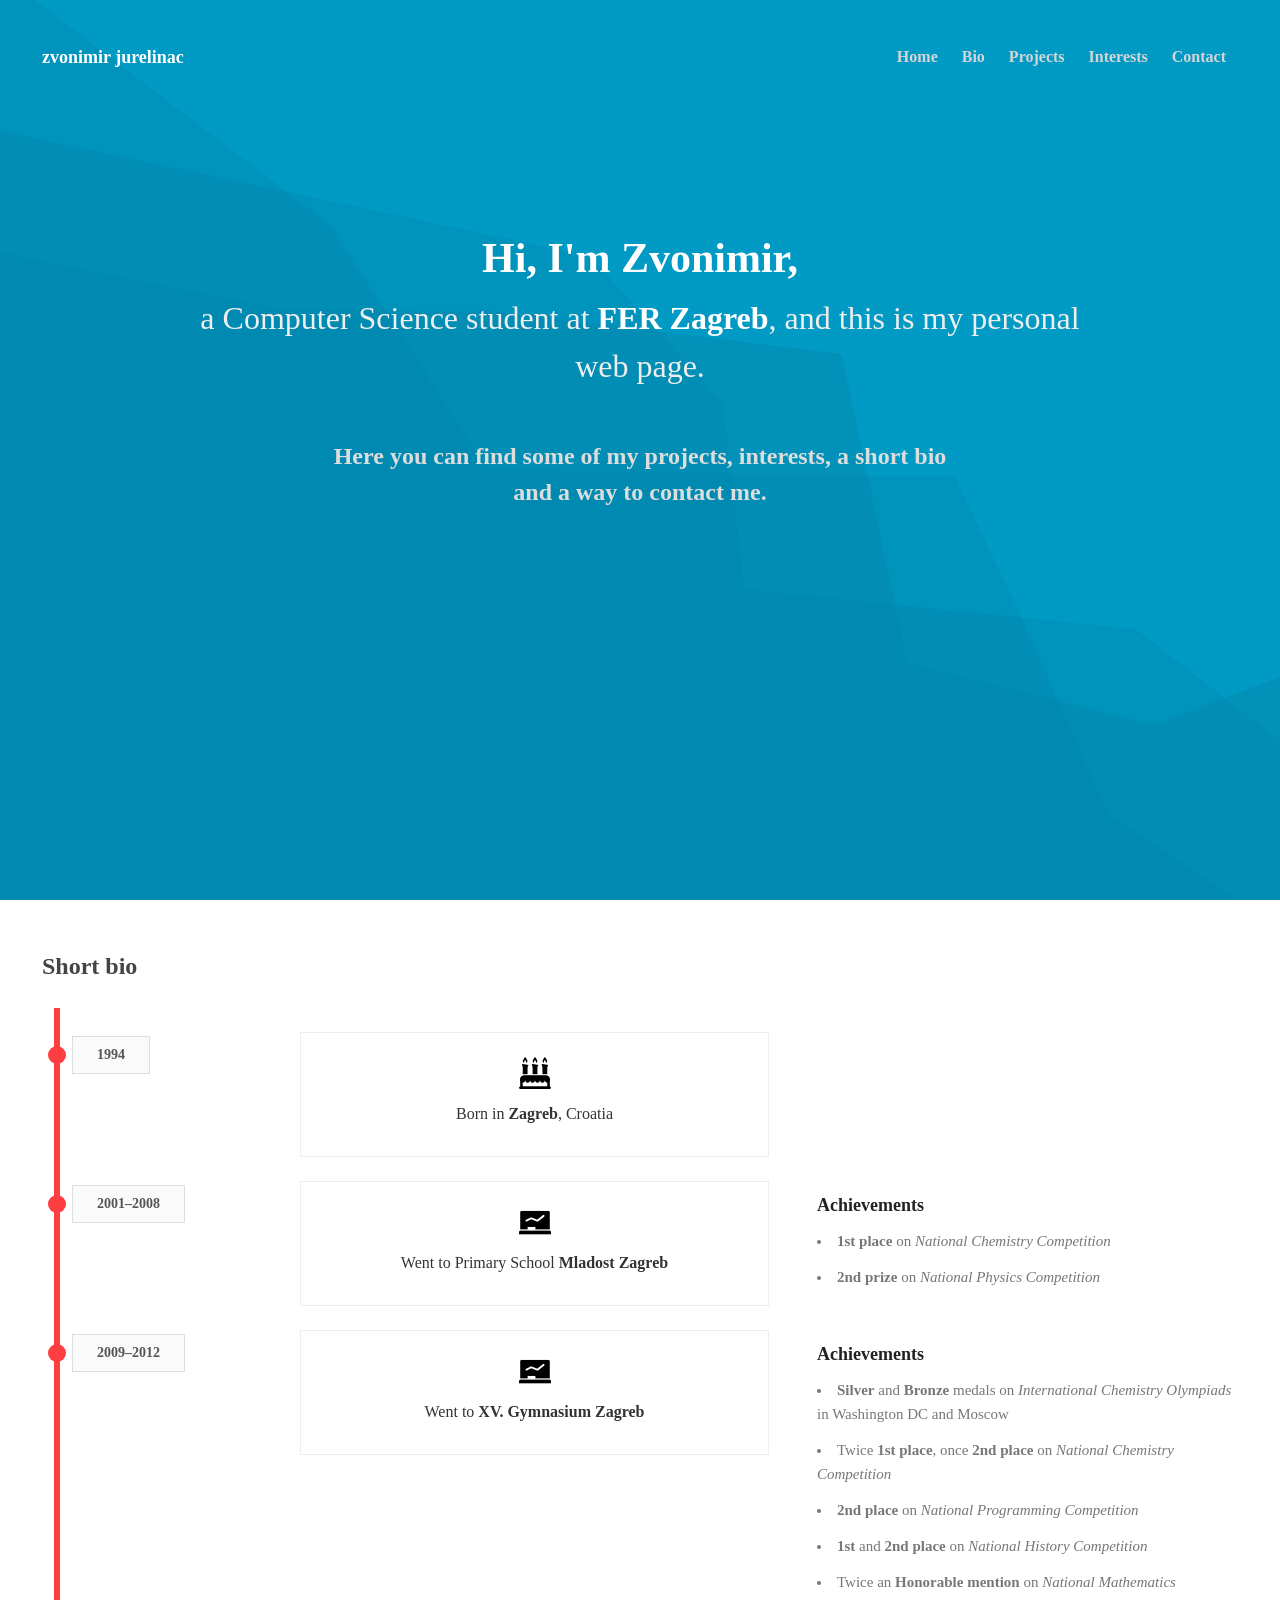
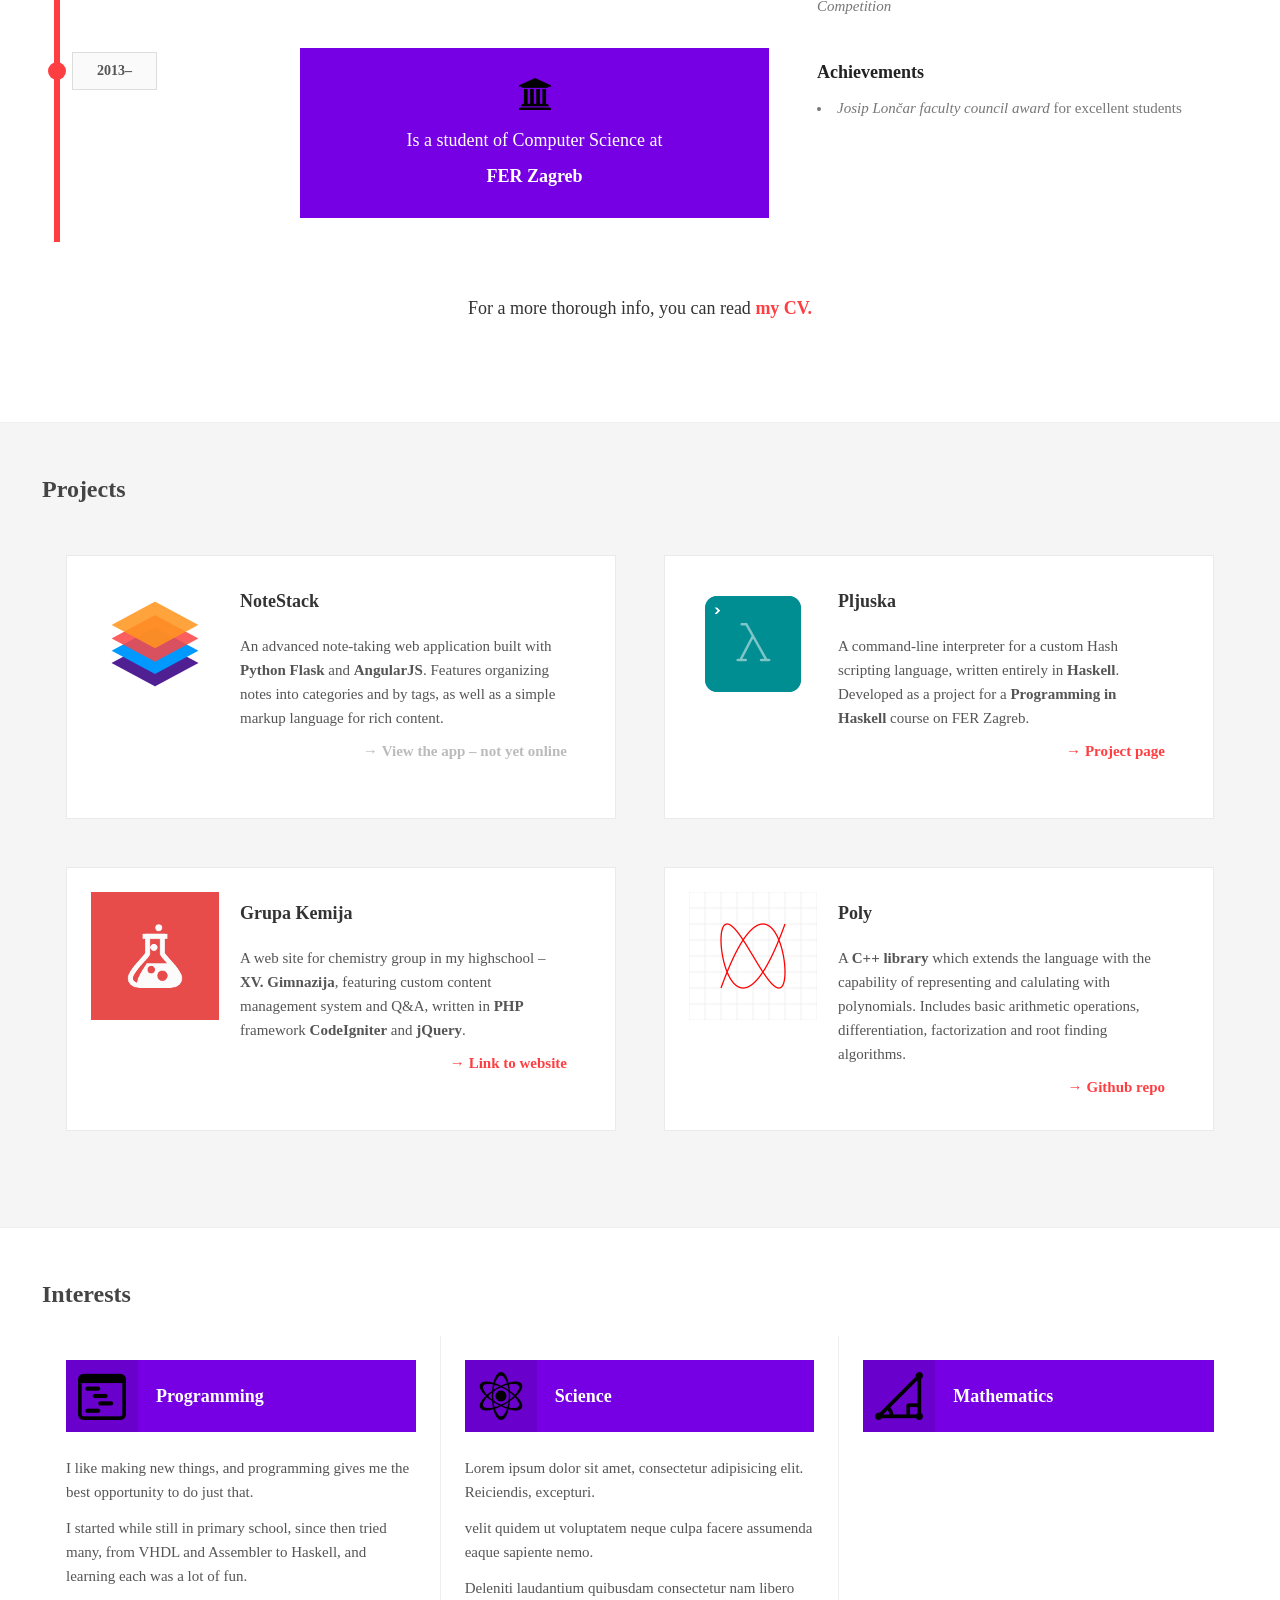
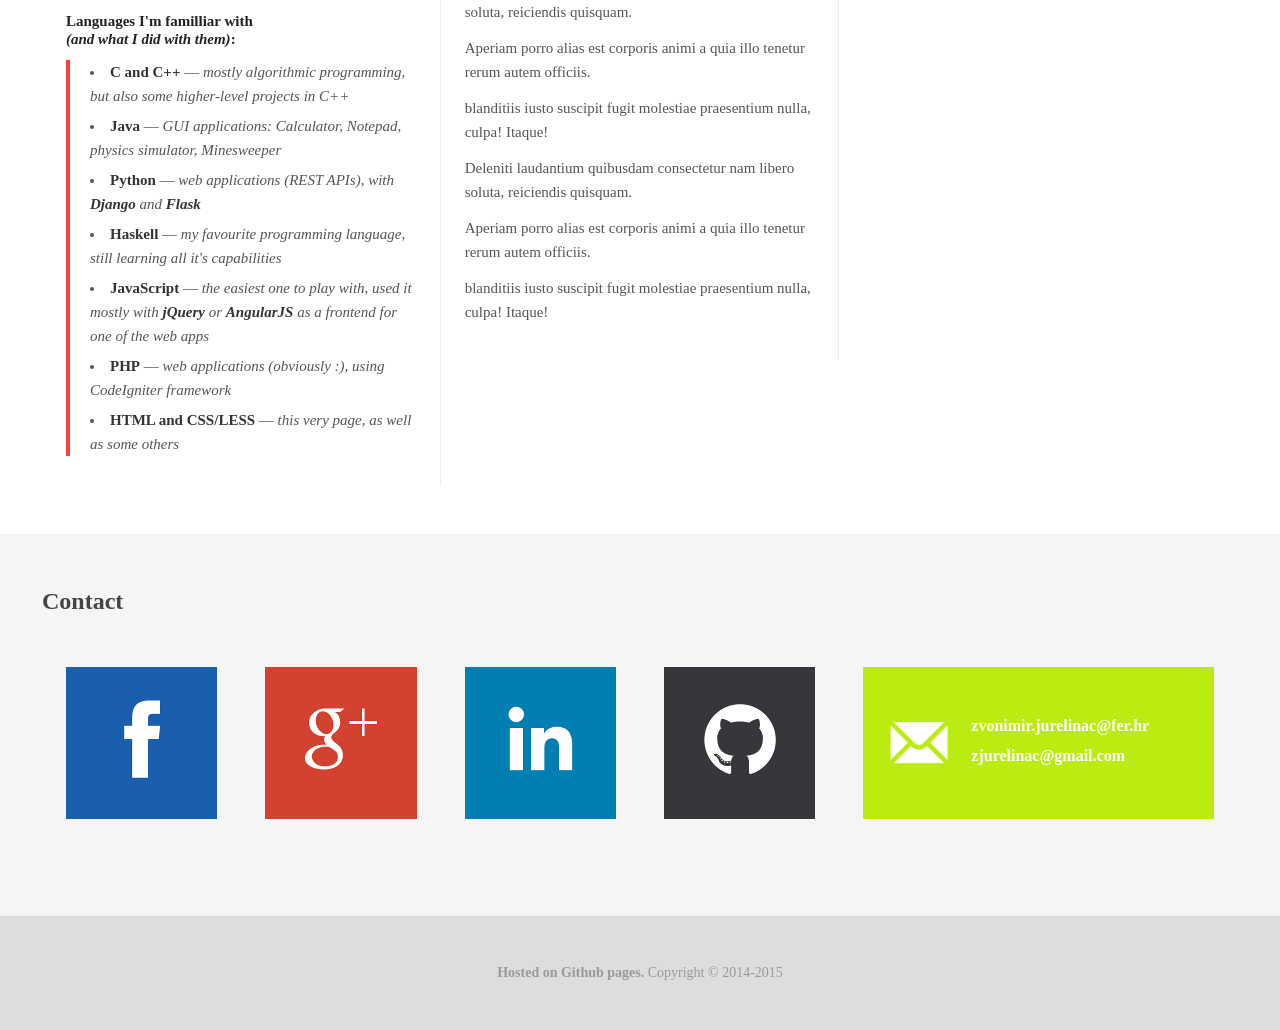
==== index.html @ 6ea05e07 "Interests section redesigned" ====
<!DOCTYPE html>
<html>
<head>
    <meta charset = "UTF-8"/>
    <title>Zvonimir Jurelinac &ndash; Personal Web</title>
    <link rel = "stylesheet/less" href = "./css/default.less"/>
    <script src = "./js/less.min.js"></script>
</head>
<body>
    <header class = "main-header">
        <div class = "header-top">
            <div class = "content-wrapper">
                <div class = "title">
                    <h5>zvonimir jurelinac</h5>
                </div>
                <nav class = "top-nav">
                    <ul>
                        <li><a href = "#">Home</a></li>
                        <li><a href = "#bio">Bio</a></li>
                        <li><a href = "#projects">Projects</a></li>
                        <li><a href = "#interests">Interests</a></li>
                        <li><a href = "#contact">Contact</a></li>
                    </ul>
                </nav>
            </div>
        </div>
        <div class = "content-wrapper">
            <div class = "home-section">
                <h1>
                    <span class = "first-line"><b>Hi, I'm Zvonimir,</b></span>
                    a Computer Science student at <b>FER Zagreb</b>, and this is my personal web page.</h1>
                <h2>Here you can find some of my projects, interests, a short bio and a way to contact me.</h2>
            </div>
        </div>
    </header>

    <section class = "page-section" id = "bio">
        <div class = "content-wrapper">
            <header class = "section-header">
                <h2>Short bio</h2>
            </header>
            <div class = "content-center">
                <div class = "item-group">
                    <aside>
                        1994
                    </aside>
                    <header class = "group-info">
                        <img src = "./img/32/birthday-32.png"/>
                        <p>Born in <b>Zagreb</b>, Croatia</p>
                    </header>
                    <!-- <article class = "group-extra"></article> -->
                </div>
                <div class = "item-group">
                    <aside>
                        2001&ndash;2008
                    </aside>
                    <header class = "group-info">
                        <img src = "./img/32/class-32.png"/>
                        <p>Went to Primary School <b>Mladost Zagreb</b></p>
                    </header>
                    <article class = "group-extra">
                        <h4>Achievements</h4>
                        <ul>
                            <li><b>1<sup>st</sup> place</b> on <em>National Chemistry Competition</em></li>
                            <li><b>2<sup>nd</sup> prize</b> on <em>National Physics Competition</em></li>
                        </ul>
                    </article>
                </div>
                <div class = "item-group">
                    <aside>
                        2009&ndash;2012
                    </aside>
                    <header class = "group-info">
                        <img src = "./img/32/class-32.png"/>
                        <p>Went to <b>XV. Gymnasium Zagreb</b></p>
                    </header>
                    <article class = "group-extra">
                        <h4>Achievements</h4>
                        <ul>
                            <li><b>Silver</b> and <b>Bronze</b> medals on <em>International Chemistry Olympiads</em> in Washington DC and Moscow</li>
                            <li>Twice <b>1<sup>st</sup> place</b>, once <b>2<sup>nd</sup> place</b> on <em>National Chemistry Competition</em></li>
                            <li><b>2<sup>nd</sup> place</b> on <em>National Programming Competition</em></li>
                            <li><b>1<sup>st</sup></b> and <b>2<sup>nd</sup> place</b> on <em>National History Competition</em></li>
                            <li>Twice an <b>Honorable mention</b> on <em>National Mathematics Competition</em></li>
                        </ul>
                    </article>
                </div>
                <div class = "item-group active">
                    <aside>
                        2013&ndash;
                    </aside>
                    <header class = "group-info">
                        <img src = "./img/32/university-32.png"/>
                        <p>Is a student of Computer Science at <br/><b>FER Zagreb</b></p>
                    </header>
                    <article class = "group-extra">
                        <h4>Achievements</h4>
                        <ul>
                            <li><em>Josip Lončar faculty council award</em> for excellent students</li>
                        </ul>
                    </article>
                </div>
            </div>
            <div class = "further">
                 <p>For a more thorough info, you can read <a href = "">my CV.</a></p>
            </div>
        </div>
    </section>

    <section class = "page-section" id = "projects">
        <div class = "content-wrapper">
            <header class = "section-header">
                <h2>Projects</h2>
            </header>
            <div class = "section-content">
                <div class = "project-list">
                    <article class = "project">
                        <div class = "inproject">
                            <div class = "project-content">
                                <div class = "project-side">
                                    <img src = "./img/notestack.png"/>
                                </div>
                                <div class = "project-info">
                                    <header class = "project-header">
                                        <h3>NoteStack</h3>
                                    </header>
                                    <p class = "project-descr">An advanced note-taking web application
                                        built with <b>Python Flask</b> and <b>AngularJS</b>.
                                        Features organizing notes into categories and by tags, as well
                                        as a simple markup language for rich content.</p>
                                    <a href = "#" class = "project-link unoperational">View the app &ndash; not yet online</a>
                                </div>
                            </div>
                        </div>
                    </article>
                    <article class = "project">
                        <div class = "inproject">
                            <div class = "project-content">
                                <div class = "project-side">
                                    <img src = "./img/pljuska.png"/>
                                </div>
                                <div class = "project-info">
                                    <header class = "project-header">
                                        <h3>Pljuska</h3>
                                    </header>
                                    <p class = "project-descr">
                                        A command-line interpreter for a custom Hash scripting language,
                                        written entirely in <b>Haskell</b>. Developed as a project for a <b>Programming
                                        in Haskell</b> course on FER Zagreb.
                                    </p>
                                    <a href = "#" class = "project-link">Project page</a>
                                </div>
                            </div>
                        </div>
                    </article>
                    <article class = "project">
                        <div class = "inproject">
                            <div class = "project-content">
                                <div class = "project-side">
                                    <img src = "./img/grupakemija.png"/>
                                </div>
                                <div class = "project-info">
                                    <header class = "project-header">
                                        <h3>Grupa Kemija</h3>
                                    </header>
                                    <p class = "project-descr">
                                    A web site for chemistry group in my highschool &ndash; <b>XV. Gimnazija</b>, featuring custom
                                    content management system and Q&amp;A, written in <b>PHP</b> framework <b>CodeIgniter</b> and
                                        <b>jQuery</b>.
                                    </p>
                                    <a href = "http://kemija.tk" class = "project-link">Link to website</a>
                                </div>
                            </div>
                        </div>
                    </article>
                    <article class = "project">
                        <div class = "inproject">
                            <div class = "project-content">
                                <div class = "project-side">
                                    <img src = "./img/poly.png"/>
                                </div>
                                <div class = "project-info">
                                    <header class = "project-header">
                                        <h3>Poly</h3>
                                    </header>
                                    <p class = "project-descr">A <b>C++ library</b> which extends the language
                                    with the capability of representing and calulating with polynomials.
                                    Includes basic arithmetic operations, differentiation, factorization
                                    and root finding algorithms.</p>
                                    <a href = "https://github.com/zjurelinac/Poly" class = "project-link">Github repo</a>
                                </div>
                            </div>
                        </div>
                    </article>
                </div>
            </div>
        </div>
    </section>

    <section class = "page-section" id = "interests">
        <div class = "content-wrapper">
            <header class = "section-header">
                <h2>Interests</h2>
            </header>
            <div class = "interest-grid">
                <section class = "interest-section">
                    <header class = "interest-header">
                        <img src = "./img/48/outline-48.png"/>
                        <h3>Programming</h3>
                    </header>
                    <div class = "interest-descr">
                        <p>I like making new things, and programming gives me the best opportunity to do just that.</p>
                        <p>I started while still in primary school, since then tried many, from VHDL and Assembler to Haskell,
                        and learning each was a lot of fun.</p>
                        <h4>Languages I'm familliar with<br/><em>(and what I did with them)</em>:</h4>
                        <ul>
                            <li><b>C and C++</b> &mdash; <em>mostly algorithmic programming, but also
                            some higher-level projects in C++</em></li>
                            <li><b>Java</b> &mdash; <em>GUI applications: Calculator, Notepad, physics
                            simulator, Minesweeper</em></li>
                            <li><b>Python</b> &mdash; <em>web applications (REST APIs), with
                            <b>Django</b> and <b>Flask</b></em></li>
                            <li><b>Haskell</b> &mdash; <em>my favourite programming language, still
                            learning all it's capabilities</em></li>
                            <li><b>JavaScript</b> &mdash; <em>the easiest one to play with, used
                            it mostly with <b>jQuery</b> or <b>AngularJS</b> as a frontend for one
                            of the web apps</em></li>
                            <li><b>PHP</b> &mdash; <em>web applications (obviously :), using
                            CodeIgniter framework</em></li>
                            <li><b>HTML and CSS/LESS</b> &mdash; <em>this very page, as well as some others</em></li>
                        </ul>
                        <!-- <h4>My language-todo list:</h4>
                        <ul>
                            <li><b>Ruby</b></li>
                            <li><b>R</b></li>
                            <li><b>Erlang</b></li>
                            <li><b>Scala</b></li>
                            <li><b>Wolfram Language</b></li>
                            <li><b>C#</b></li>
                        </ul> -->
                    </div>
                </section>
                <section class = "interest-section">
                    <header class = "interest-header">
                        <img src = "./img/48/physics-48.png"/>
                        <h3>Science</h3>
                    </header>
                    <div class = "interest-descr">
                        <p>Lorem ipsum dolor sit amet, consectetur adipisicing elit. Reiciendis,
                        excepturi.</p>
                        <p>velit quidem ut voluptatem neque culpa facere assumenda eaque sapiente
                        nemo.</p>
                        <p>Deleniti laudantium quibusdam consectetur nam libero soluta, reiciendis
                        quisquam.</p>
                        <p>Aperiam porro alias est corporis animi a quia illo tenetur rerum autem
                        officiis.</p>
                        <p>blanditiis iusto suscipit fugit molestiae praesentium nulla, culpa!
                        Itaque!</p>
                        <p>Deleniti laudantium quibusdam consectetur nam libero soluta, reiciendis
                        quisquam.</p>
                        <p>Aperiam porro alias est corporis animi a quia illo tenetur rerum autem
                        officiis.</p>
                        <p>blanditiis iusto suscipit fugit molestiae praesentium nulla, culpa!
                        Itaque!</p>
                    </div>
                </section>
                <section class = "interest-section">
                    <header class = "interest-header">
                        <img src = "./img/48/trigonometry-48.png"/>
                        <h3>Mathematics</h3>
                    </header>

                </section>
            </div>
        </div>
    </section>

    <section class = "page-section" id = "contact">
        <div class = "content-wrapper">
             <header class = "section-header">
                <h2>Contact</h2>
            </header>
            <div class = "contact-grid">
                <div class = "contact-item small-item">
                    <div class = "contact-inside facebook-item">
                        <img src = "./img/large/facebook.png"/>
                    </div>
                </div>
                <div class="contact-item small-item">
                    <div class = "contact-inside gplus-item">
                        <img src = "./img/large/gplus.png"/>
                    </div>
                </div>
                <div class="contact-item small-item">
                    <div class = "contact-inside linkedin-item">
                        <img src = "./img/large/linkedin.png"/>
                    </div>
                </div>
                <div class="contact-item small-item">
                    <div class = "contact-inside github-item">
                        <img src = "./img/large/github.png"/>
                    </div>
                </div>
                <div class = "contact-item">
                    <div class = "contact-inside email-item">
                        <img src = "./img/large/email.png"/>
                        <div class = "contacts-list">
                            <ul>
                                <li>zvonimir.jurelinac@fer.hr</li>
                                <li>zjurelinac@gmail.com</li>
                            </ul>
                        </div>
                    </div>
                </div>
            </div>
        </div>
    </section>

    <footer class = "main-footer">
        <div class = "content-wrapper">
            <b>Hosted on Github pages.</b> Copyright &copy; 2014-2015
        </div>
    </footer>
</body>
</html>
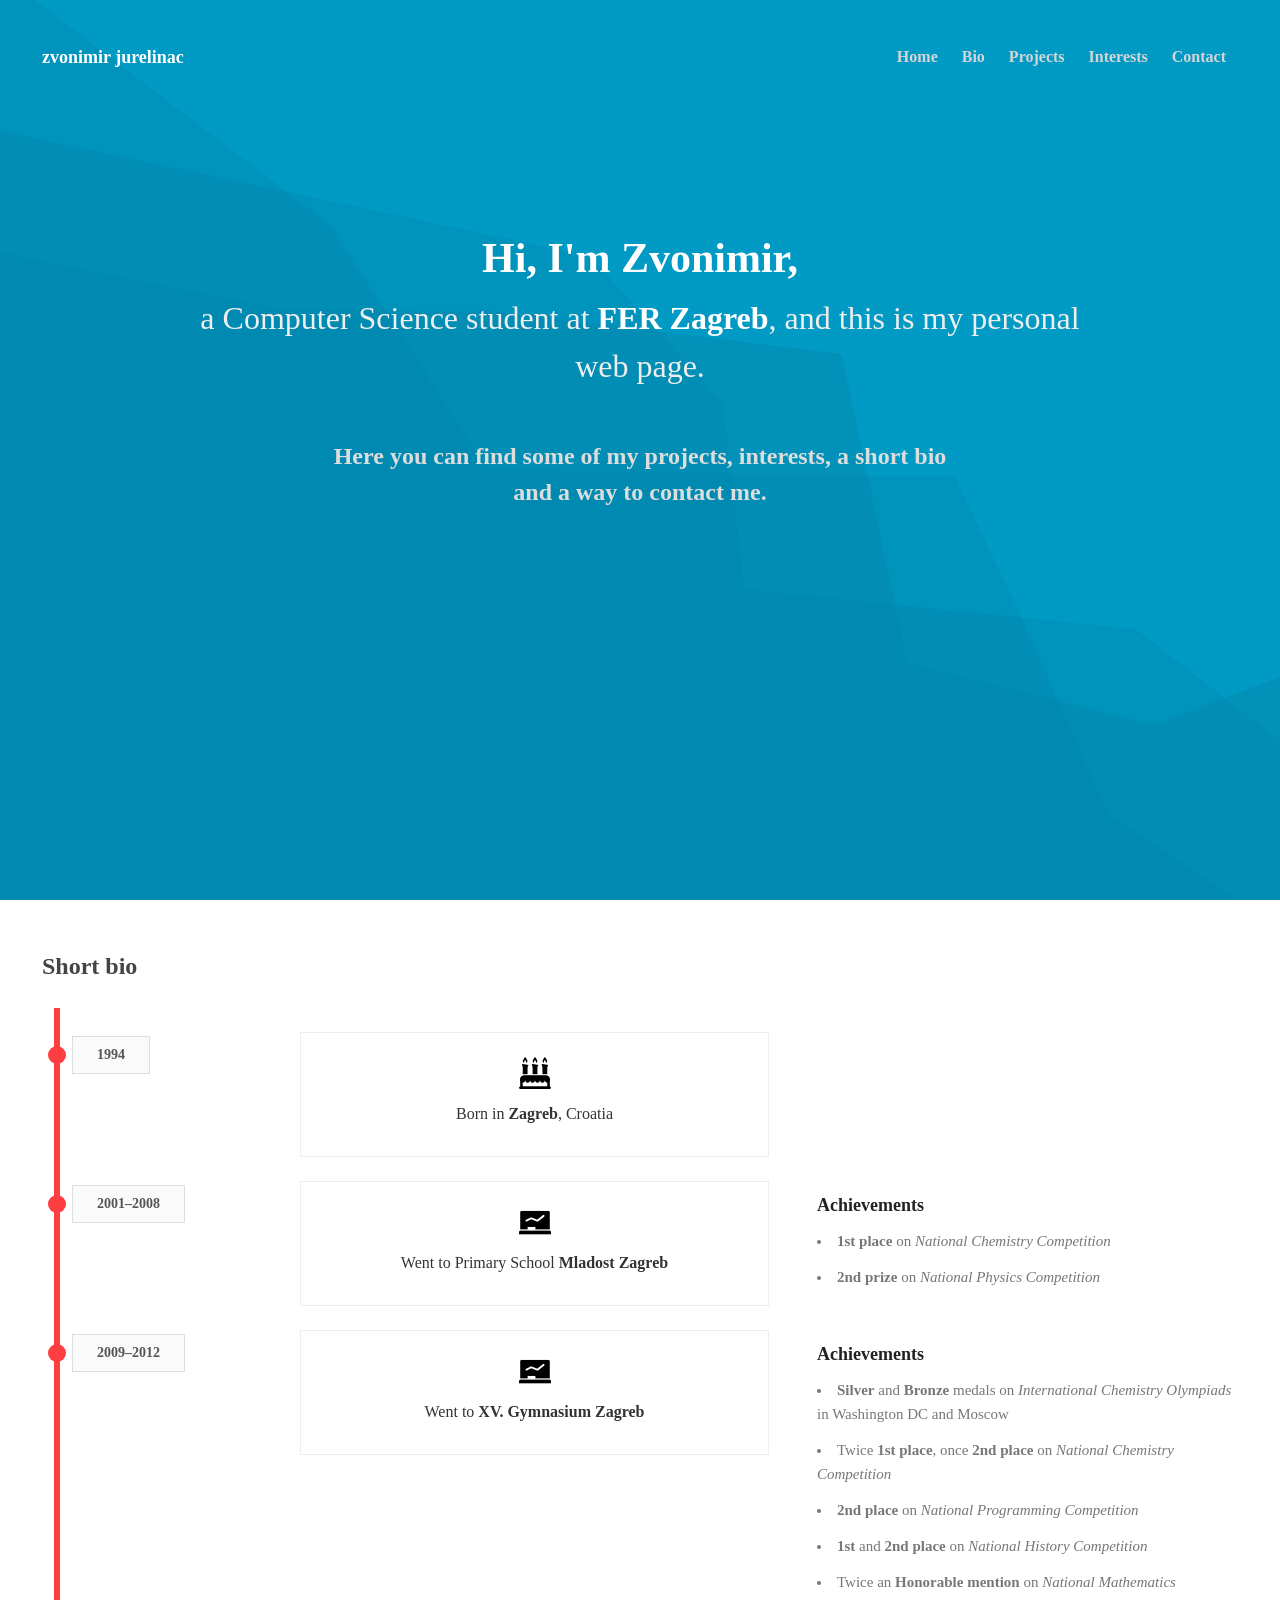
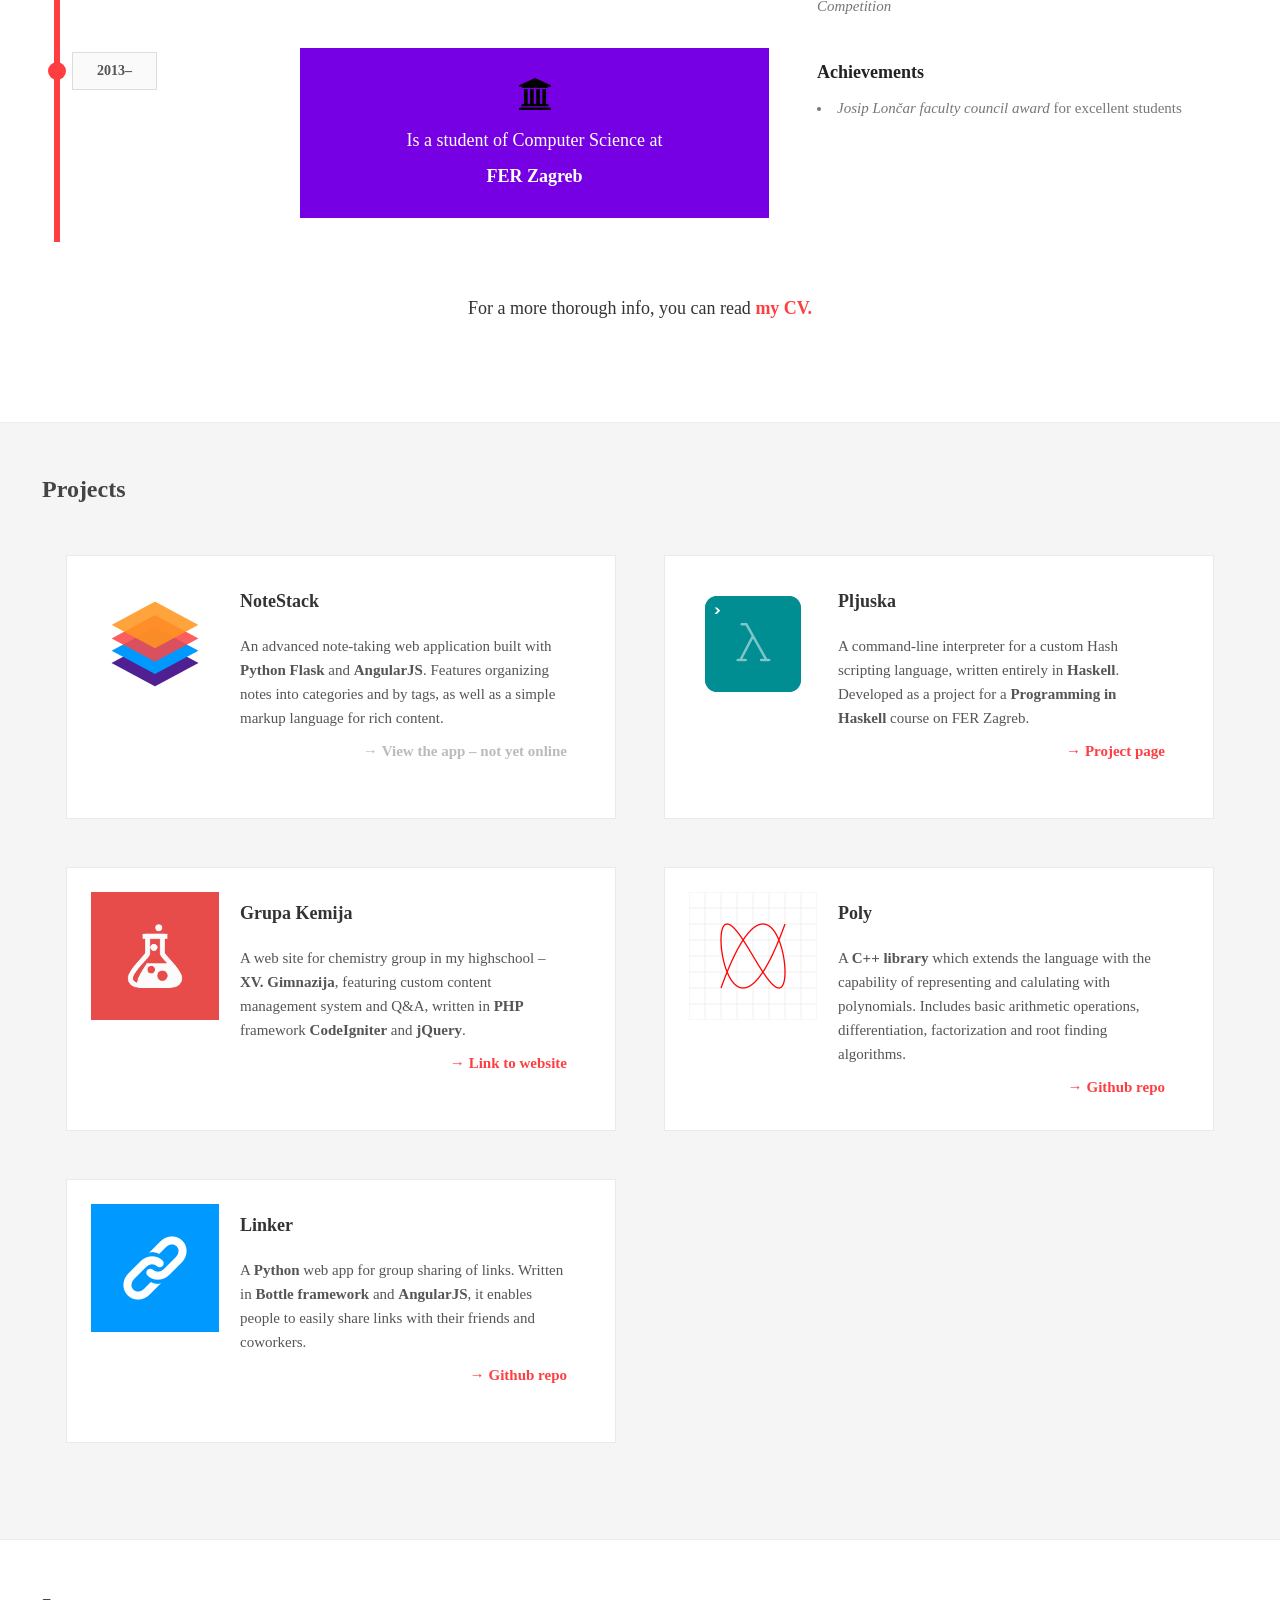
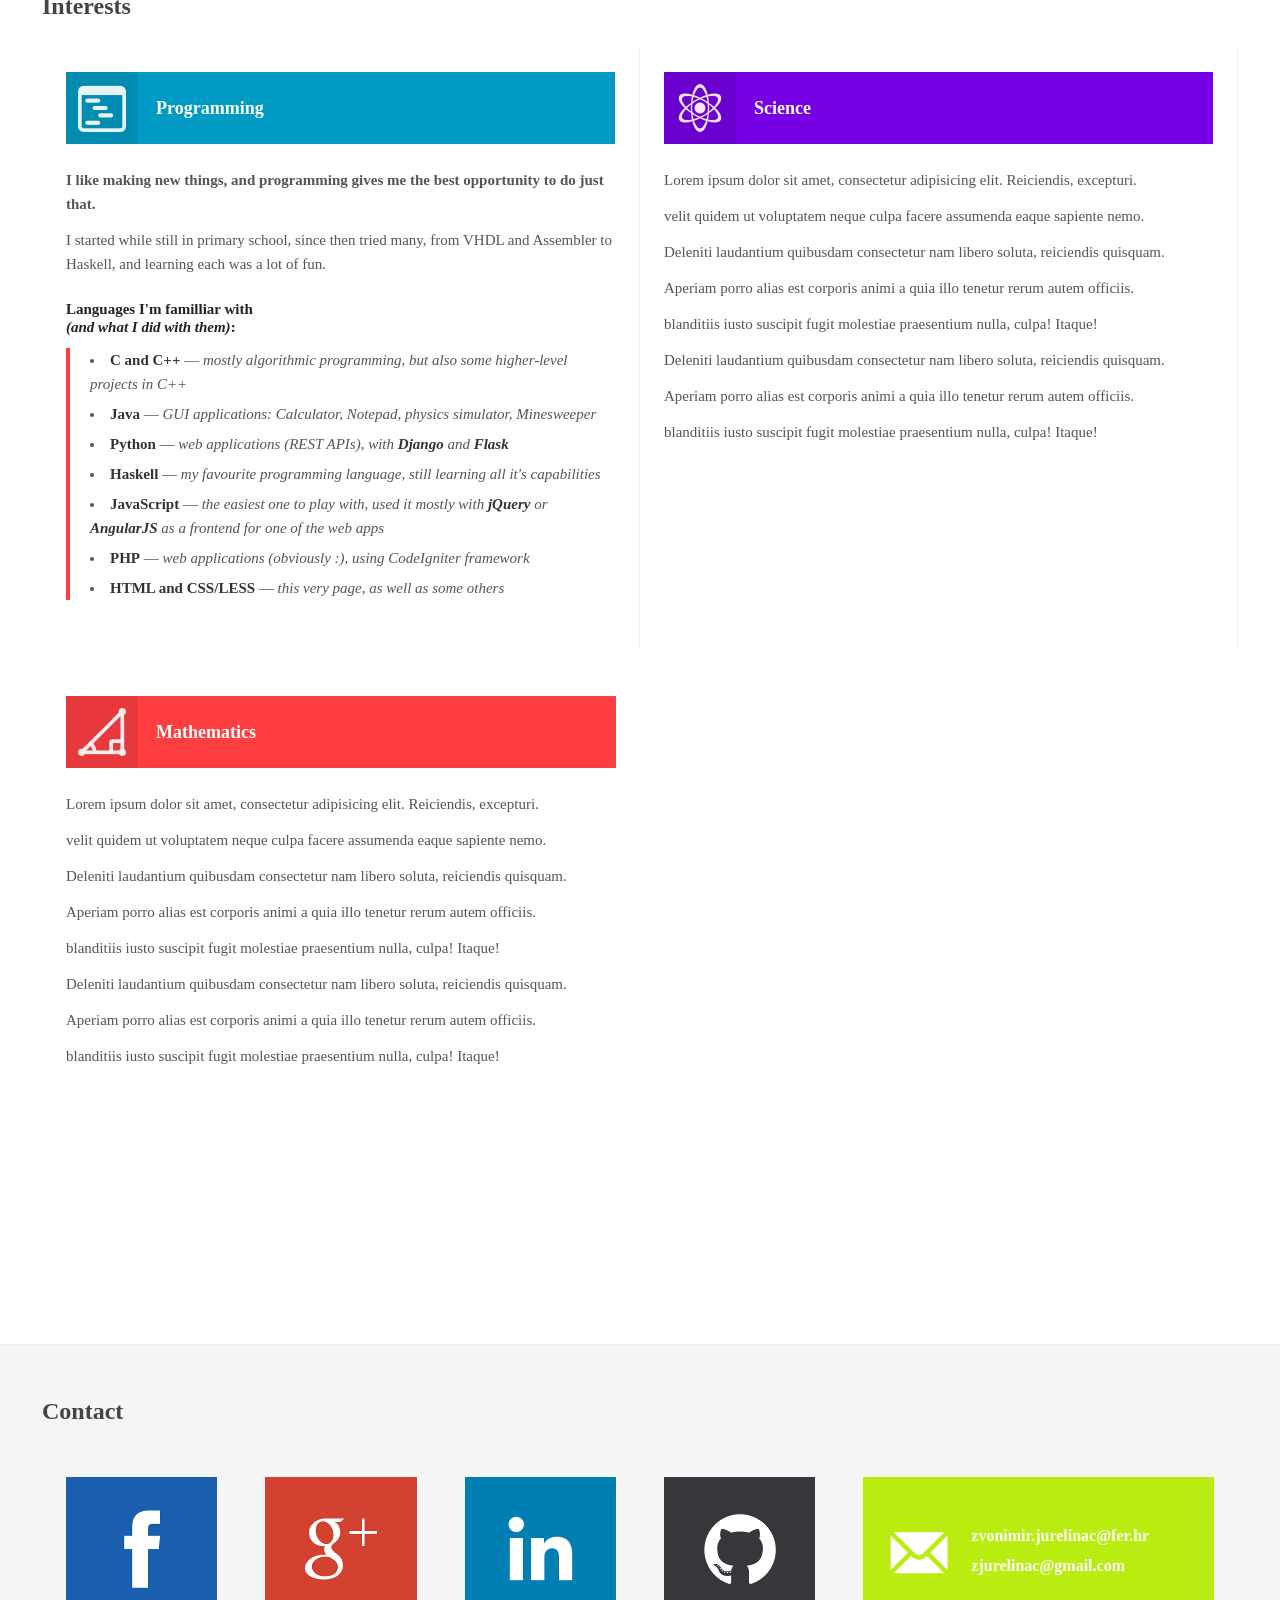
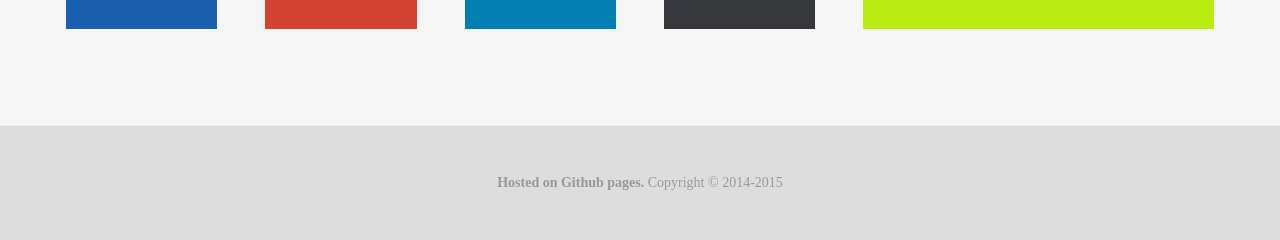
==== commit 7b0db46b: "Added Linker as a new project" ====
--- a/index.html
+++ b/index.html
@@ -192,6 +192,24 @@
                             </div>
                         </div>
                     </article>
+                    <article class = "project">
+                        <div class = "inproject">
+                            <div class = "project-content">
+                                <div class = "project-side">
+                                    <img src = "./img/linker.png"/>
+                                </div>
+                                <div class = "project-info">
+                                    <header class = "project-header">
+                                        <h3>Linker</h3>
+                                    </header>
+                                    <p class = "project-descr">A <b>Python</b> web app for group sharing of links.
+                                    Written in <b>Bottle framework</b> and <b>AngularJS</b>, it enables people to easily share
+                                    links with their friends and coworkers.</p>
+                                    <a href = "https://github.com/zjurelinac/Poly" class = "project-link">Github repo</a>
+                                </div>
+                            </div>
+                        </div>
+                    </article>
                 </div>
             </div>
         </div>
@@ -204,12 +222,12 @@
             </header>
             <div class = "interest-grid">
                 <section class = "interest-section">
-                    <header class = "interest-header">
-                        <img src = "./img/48/outline-48.png"/>
+                    <header class = "interest-header programming-header">
+                        <img src = "./img/48/outline-48w.png"/>
                         <h3>Programming</h3>
                     </header>
                     <div class = "interest-descr">
-                        <p>I like making new things, and programming gives me the best opportunity to do just that.</p>
+                        <p><b>I like making new things, and programming gives me the best opportunity to do just that.</b></p>
                         <p>I started while still in primary school, since then tried many, from VHDL and Assembler to Haskell,
                         and learning each was a lot of fun.</p>
                         <h4>Languages I'm familliar with<br/><em>(and what I did with them)</em>:</h4>
@@ -241,8 +259,8 @@
                     </div>
                 </section>
                 <section class = "interest-section">
-                    <header class = "interest-header">
-                        <img src = "./img/48/physics-48.png"/>
+                    <header class = "interest-header science-header">
+                        <img src = "./img/48/physics-48w.png"/>
                         <h3>Science</h3>
                     </header>
                     <div class = "interest-descr">
@@ -265,11 +283,28 @@
                     </div>
                 </section>
                 <section class = "interest-section">
-                    <header class = "interest-header">
-                        <img src = "./img/48/trigonometry-48.png"/>
+                    <header class = "interest-header mathematics-header">
+                        <img src = "./img/48/trigonometry-48w.png"/>
                         <h3>Mathematics</h3>
                     </header>
-
+                    <div class = "interest-descr">
+                        <p>Lorem ipsum dolor sit amet, consectetur adipisicing elit. Reiciendis,
+                        excepturi.</p>
+                        <p>velit quidem ut voluptatem neque culpa facere assumenda eaque sapiente
+                        nemo.</p>
+                        <p>Deleniti laudantium quibusdam consectetur nam libero soluta, reiciendis
+                        quisquam.</p>
+                        <p>Aperiam porro alias est corporis animi a quia illo tenetur rerum autem
+                        officiis.</p>
+                        <p>blanditiis iusto suscipit fugit molestiae praesentium nulla, culpa!
+                        Itaque!</p>
+                        <p>Deleniti laudantium quibusdam consectetur nam libero soluta, reiciendis
+                        quisquam.</p>
+                        <p>Aperiam porro alias est corporis animi a quia illo tenetur rerum autem
+                        officiis.</p>
+                        <p>blanditiis iusto suscipit fugit molestiae praesentium nulla, culpa!
+                        Itaque!</p>
+                    </div>
                 </section>
             </div>
         </div>
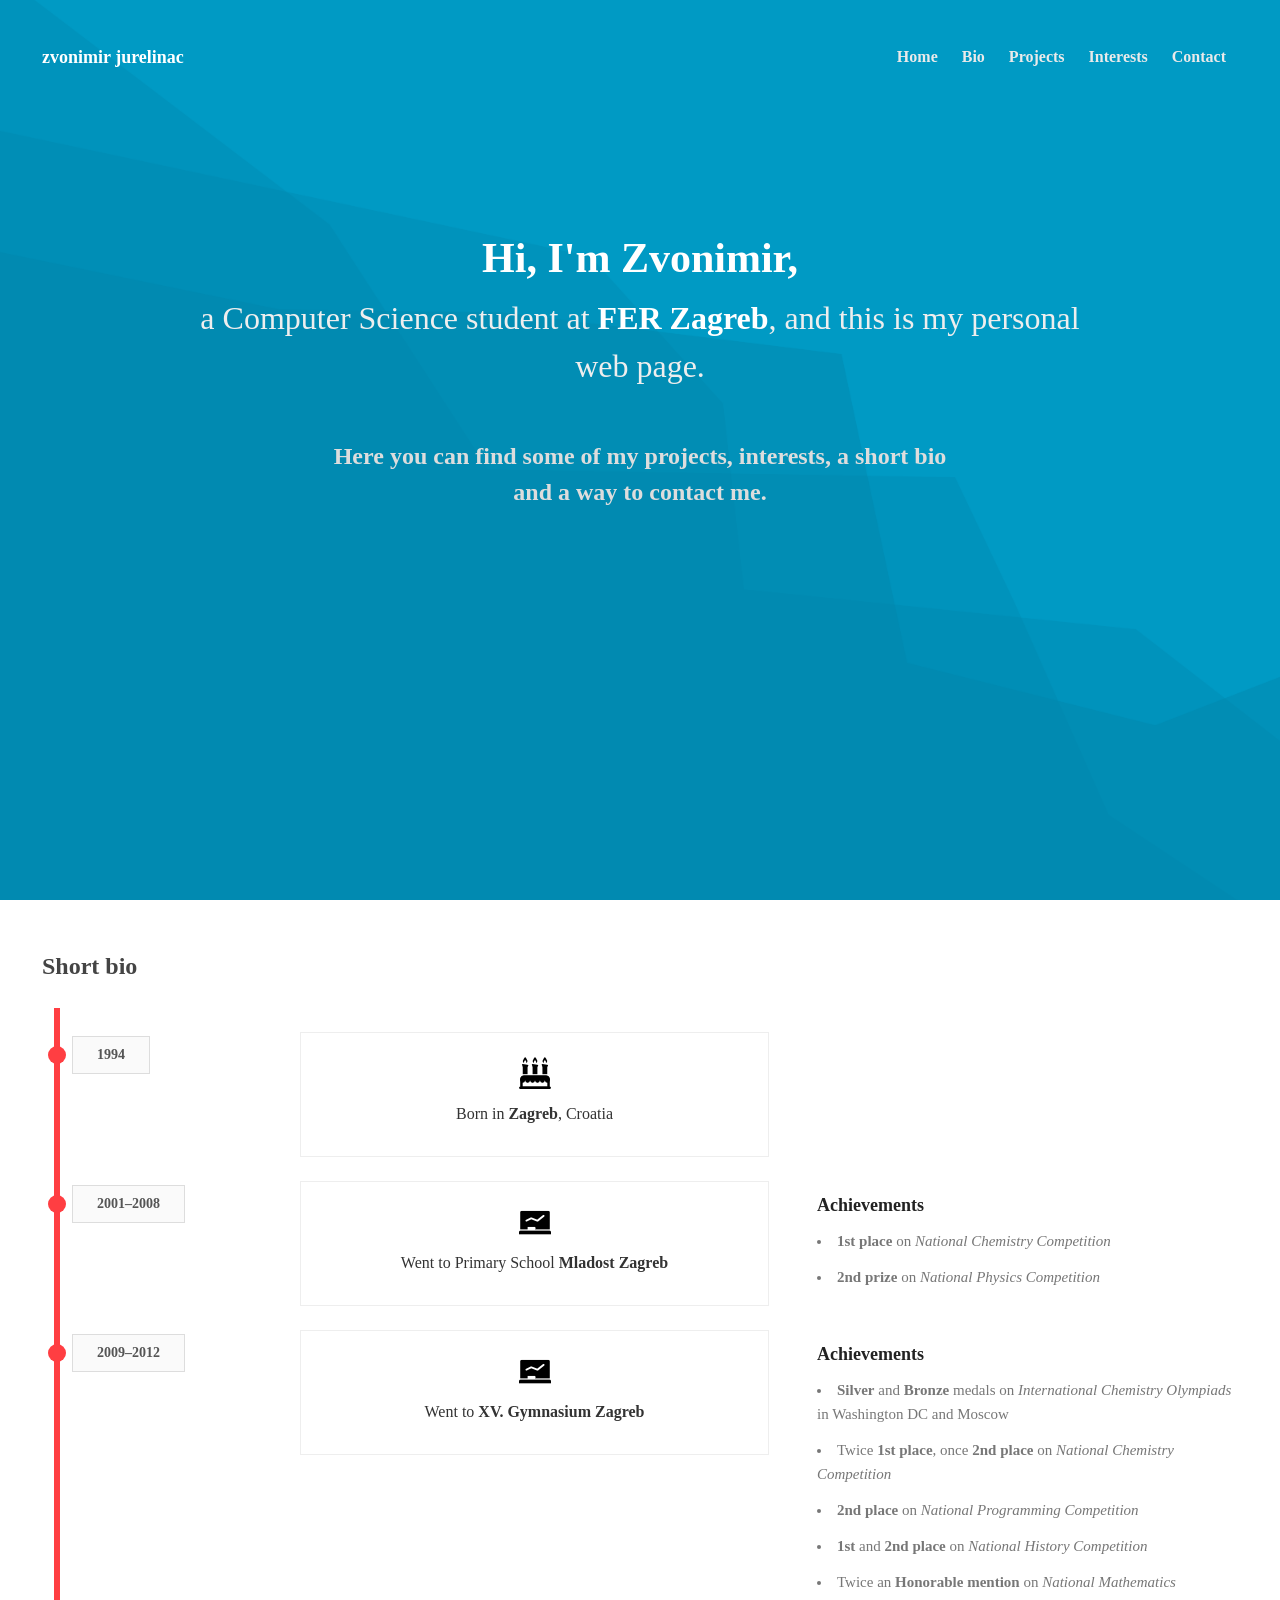
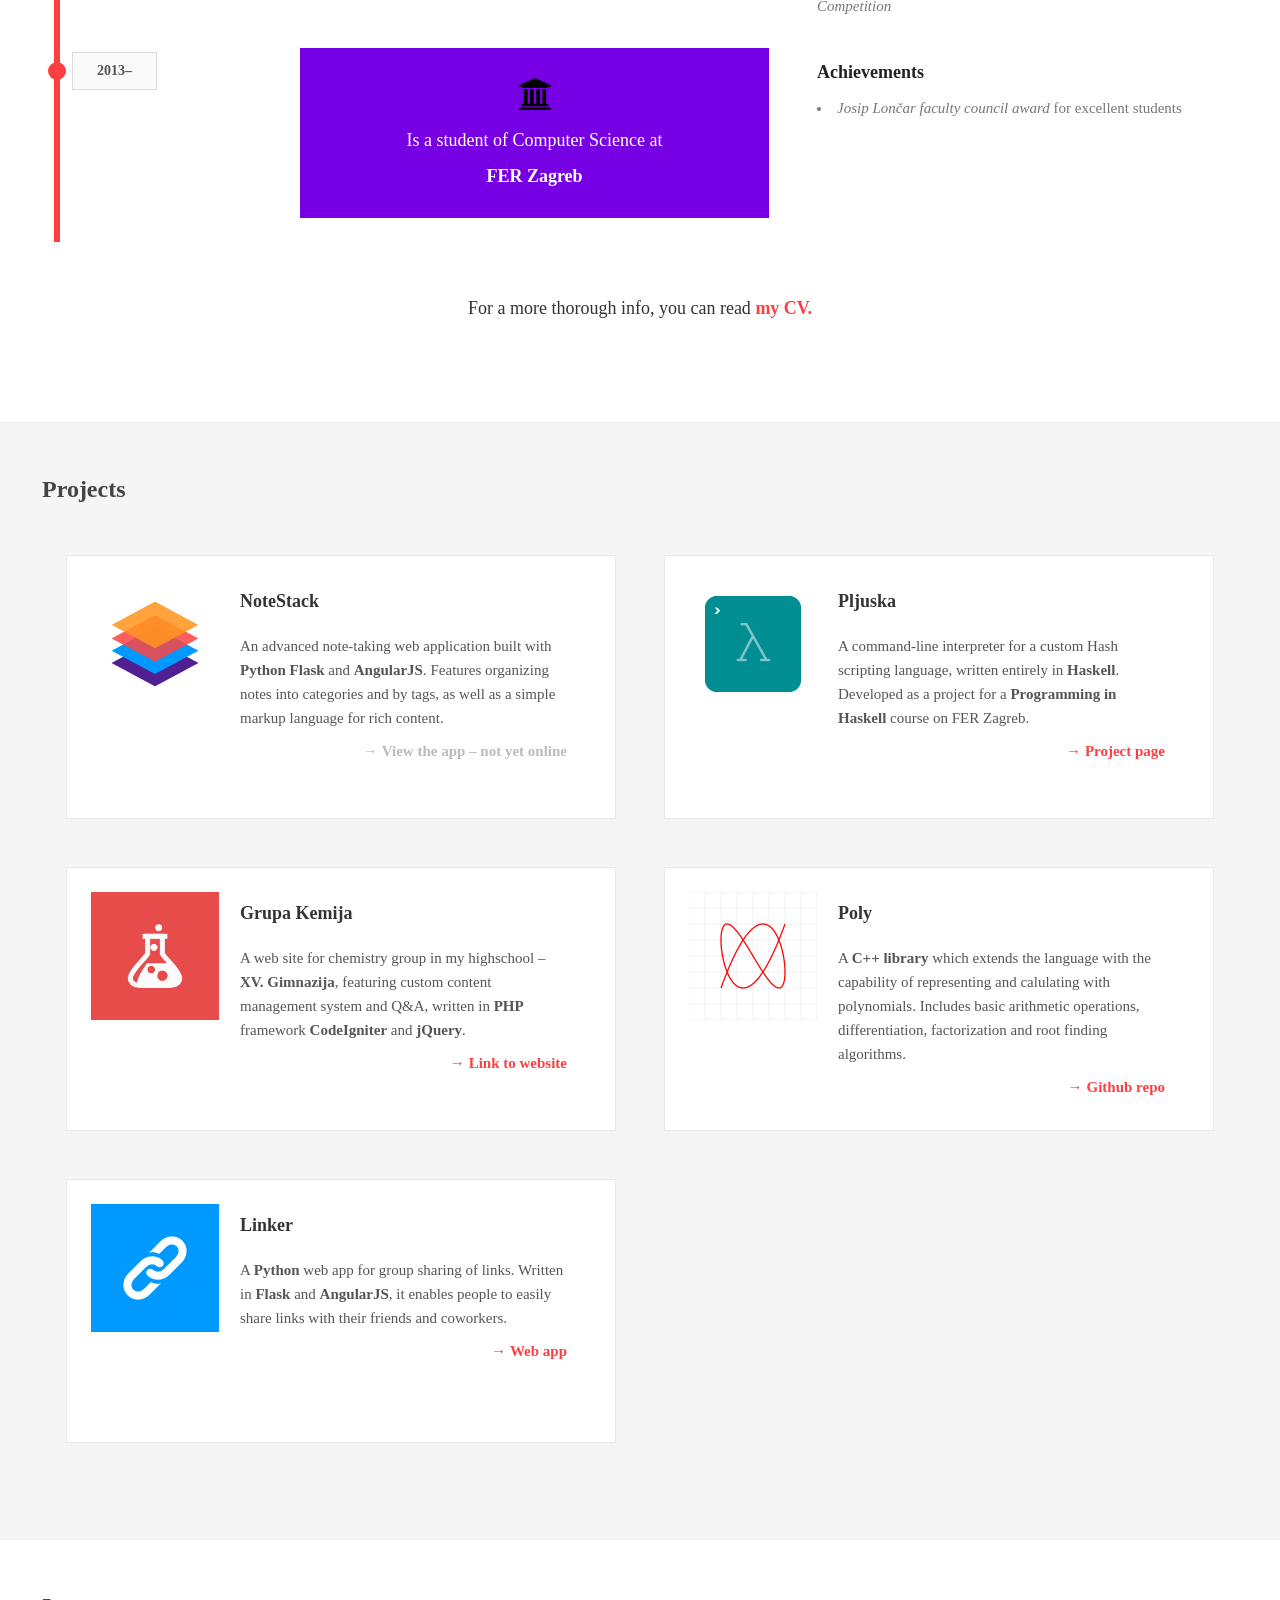
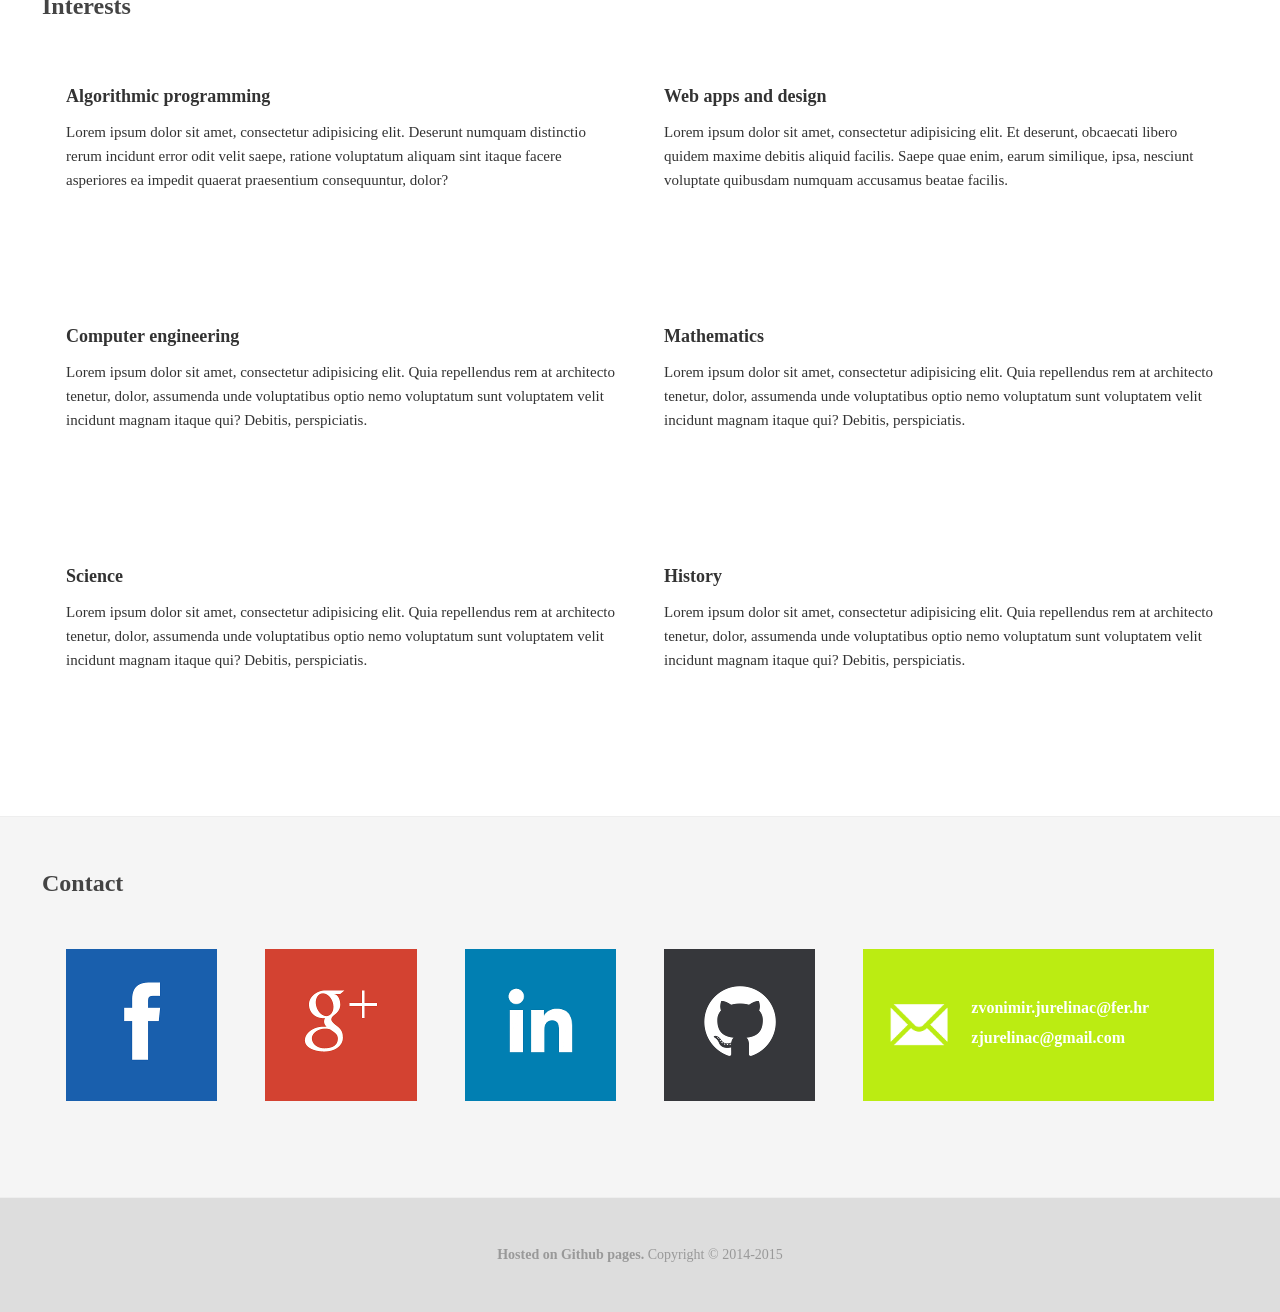
==== commit 71f6ef86: "Interests redesigned" ====
--- a/index.html
+++ b/index.html
@@ -48,7 +48,6 @@
                         <img src = "./img/32/birthday-32.png"/>
                         <p>Born in <b>Zagreb</b>, Croatia</p>
                     </header>
-                    <!-- <article class = "group-extra"></article> -->
                 </div>
                 <div class = "item-group">
                     <aside>
@@ -203,9 +202,9 @@
                                         <h3>Linker</h3>
                                     </header>
                                     <p class = "project-descr">A <b>Python</b> web app for group sharing of links.
-                                    Written in <b>Bottle framework</b> and <b>AngularJS</b>, it enables people to easily share
+                                    Written in <b>Flask</b> and <b>AngularJS</b>, it enables people to easily share
                                     links with their friends and coworkers.</p>
-                                    <a href = "https://github.com/zjurelinac/Poly" class = "project-link">Github repo</a>
+                                    <a href = "http://linkerapp.tk" class = "project-link">Web app</a>
                                 </div>
                             </div>
                         </div>
@@ -220,7 +219,45 @@
             <header class = "section-header">
                 <h2>Interests</h2>
             </header>
-            <div class = "interest-grid">
+            <div class = "inside-grid">
+                <div class = "inside-col">
+                    <div class = "interest">
+                        <h3>Algorithmic programming</h3>
+                        <p>Lorem ipsum dolor sit amet, consectetur adipisicing elit. Deserunt numquam distinctio rerum incidunt error odit velit saepe, ratione voluptatum aliquam sint itaque facere asperiores ea impedit quaerat praesentium consequuntur, dolor?</p>
+                    </div>
+                </div>
+                <div class = "inside-col">
+                    <div class = "interest">
+                        <h3>Web apps and design</h3>
+                        <p>Lorem ipsum dolor sit amet, consectetur adipisicing elit. Et deserunt, obcaecati libero quidem maxime debitis aliquid facilis. Saepe quae enim, earum similique, ipsa, nesciunt voluptate quibusdam numquam accusamus beatae facilis.</p>
+                    </div>
+                </div>
+                <div class = "inside-col">
+                    <div class = "interest">
+                        <h3>Computer engineering</h3>
+                        <p>Lorem ipsum dolor sit amet, consectetur adipisicing elit. Quia repellendus rem at architecto tenetur, dolor, assumenda unde voluptatibus optio nemo voluptatum sunt voluptatem velit incidunt magnam itaque qui? Debitis, perspiciatis.</p>
+                    </div>
+                </div>
+                <div class = "inside-col">
+                    <div class = "interest">
+                        <h3>Mathematics</h3>
+                        <p>Lorem ipsum dolor sit amet, consectetur adipisicing elit. Quia repellendus rem at architecto tenetur, dolor, assumenda unde voluptatibus optio nemo voluptatum sunt voluptatem velit incidunt magnam itaque qui? Debitis, perspiciatis.</p>
+                    </div>
+                </div>
+                <div class = "inside-col">
+                    <div class = "interest">
+                        <h3>Science</h3>
+                        <p>Lorem ipsum dolor sit amet, consectetur adipisicing elit. Quia repellendus rem at architecto tenetur, dolor, assumenda unde voluptatibus optio nemo voluptatum sunt voluptatem velit incidunt magnam itaque qui? Debitis, perspiciatis.</p>
+                    </div>
+                </div>
+                <div class = "inside-col">
+                    <div class = "interest">
+                        <h3>History</h3>
+                        <p>Lorem ipsum dolor sit amet, consectetur adipisicing elit. Quia repellendus rem at architecto tenetur, dolor, assumenda unde voluptatibus optio nemo voluptatum sunt voluptatem velit incidunt magnam itaque qui? Debitis, perspiciatis.</p>
+                    </div>
+                </div>
+            </div>
+            <!--<div class = "interest-grid">
                 <section class = "interest-section">
                     <header class = "interest-header programming-header">
                         <img src = "./img/48/outline-48w.png"/>
@@ -247,7 +284,7 @@
                             CodeIgniter framework</em></li>
                             <li><b>HTML and CSS/LESS</b> &mdash; <em>this very page, as well as some others</em></li>
                         </ul>
-                        <!-- <h4>My language-todo list:</h4>
+                        <h4>My language-todo list:</h4>
                         <ul>
                             <li><b>Ruby</b></li>
                             <li><b>R</b></li>
@@ -255,7 +292,7 @@
                             <li><b>Scala</b></li>
                             <li><b>Wolfram Language</b></li>
                             <li><b>C#</b></li>
-                        </ul> -->
+                        </ul>
                     </div>
                 </section>
                 <section class = "interest-section">
@@ -306,7 +343,7 @@
                         Itaque!</p>
                     </div>
                 </section>
-            </div>
+            </div>-->
         </div>
     </section>
 
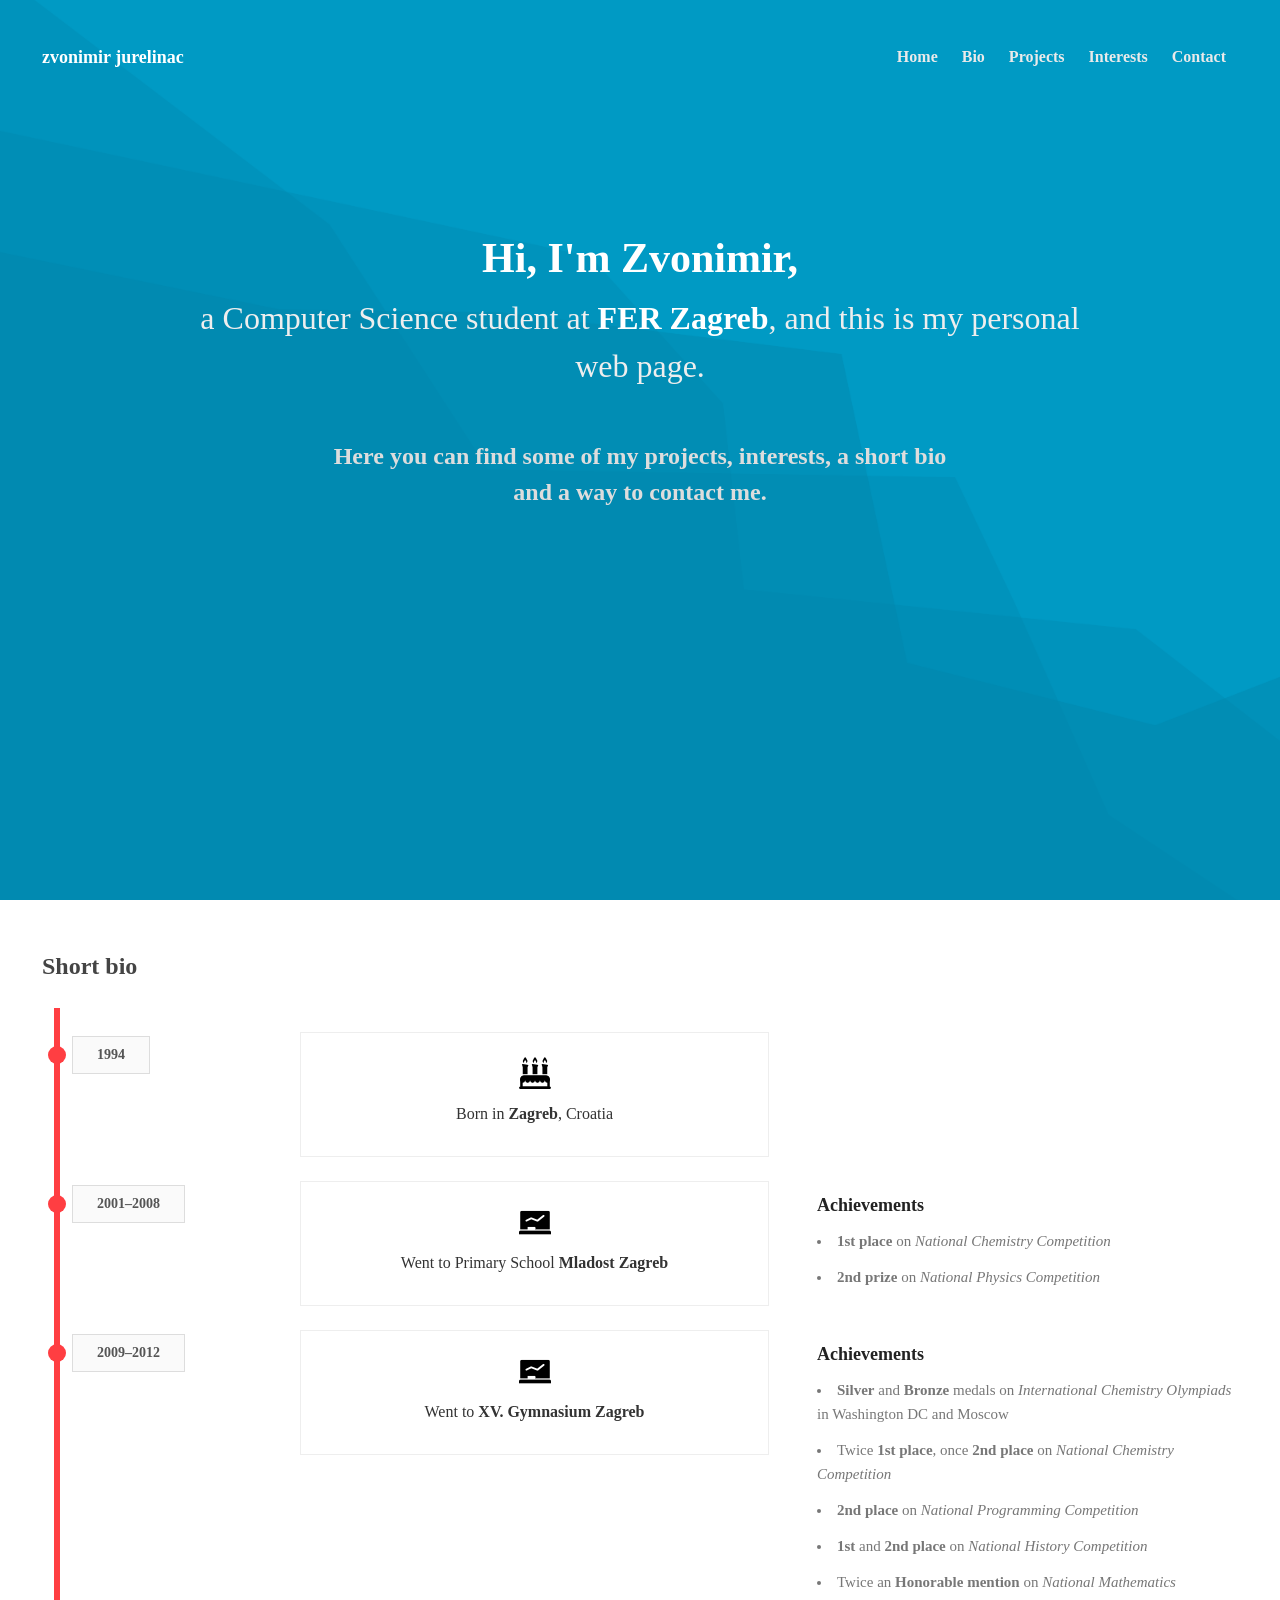
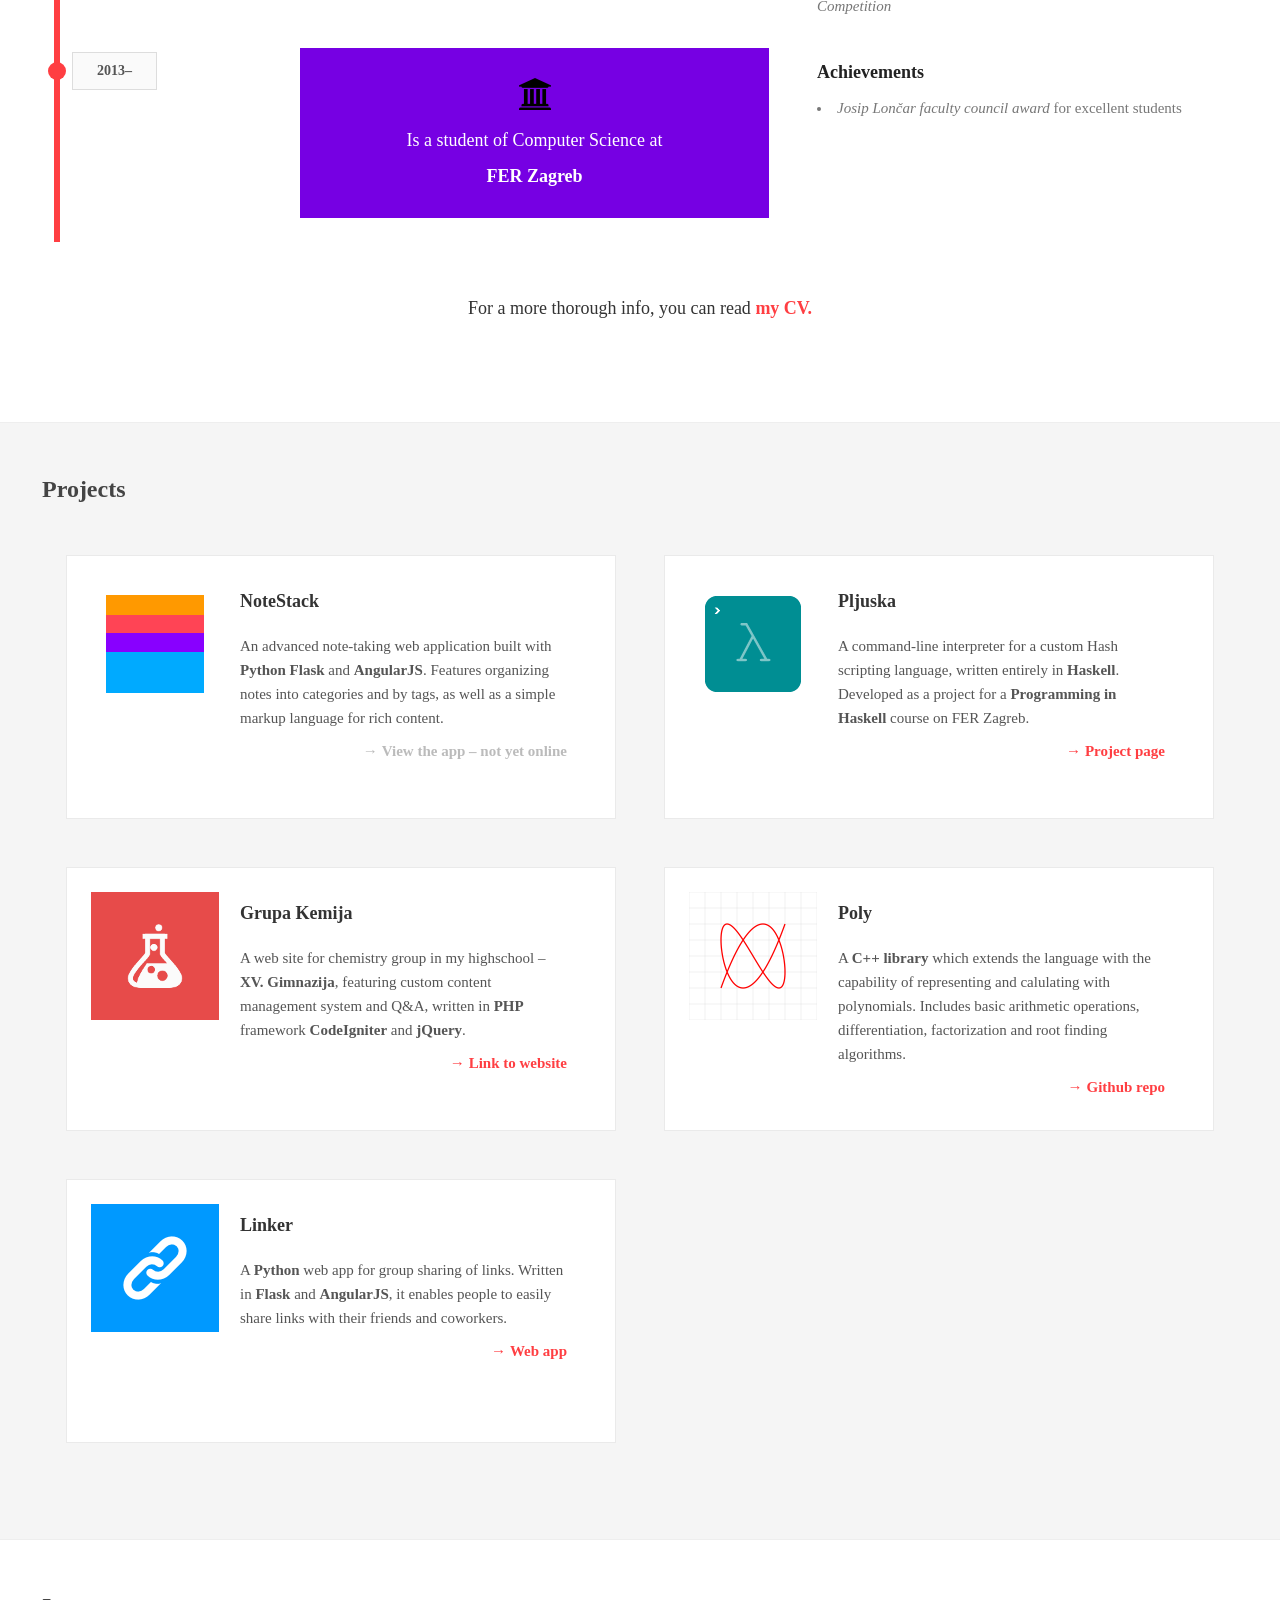
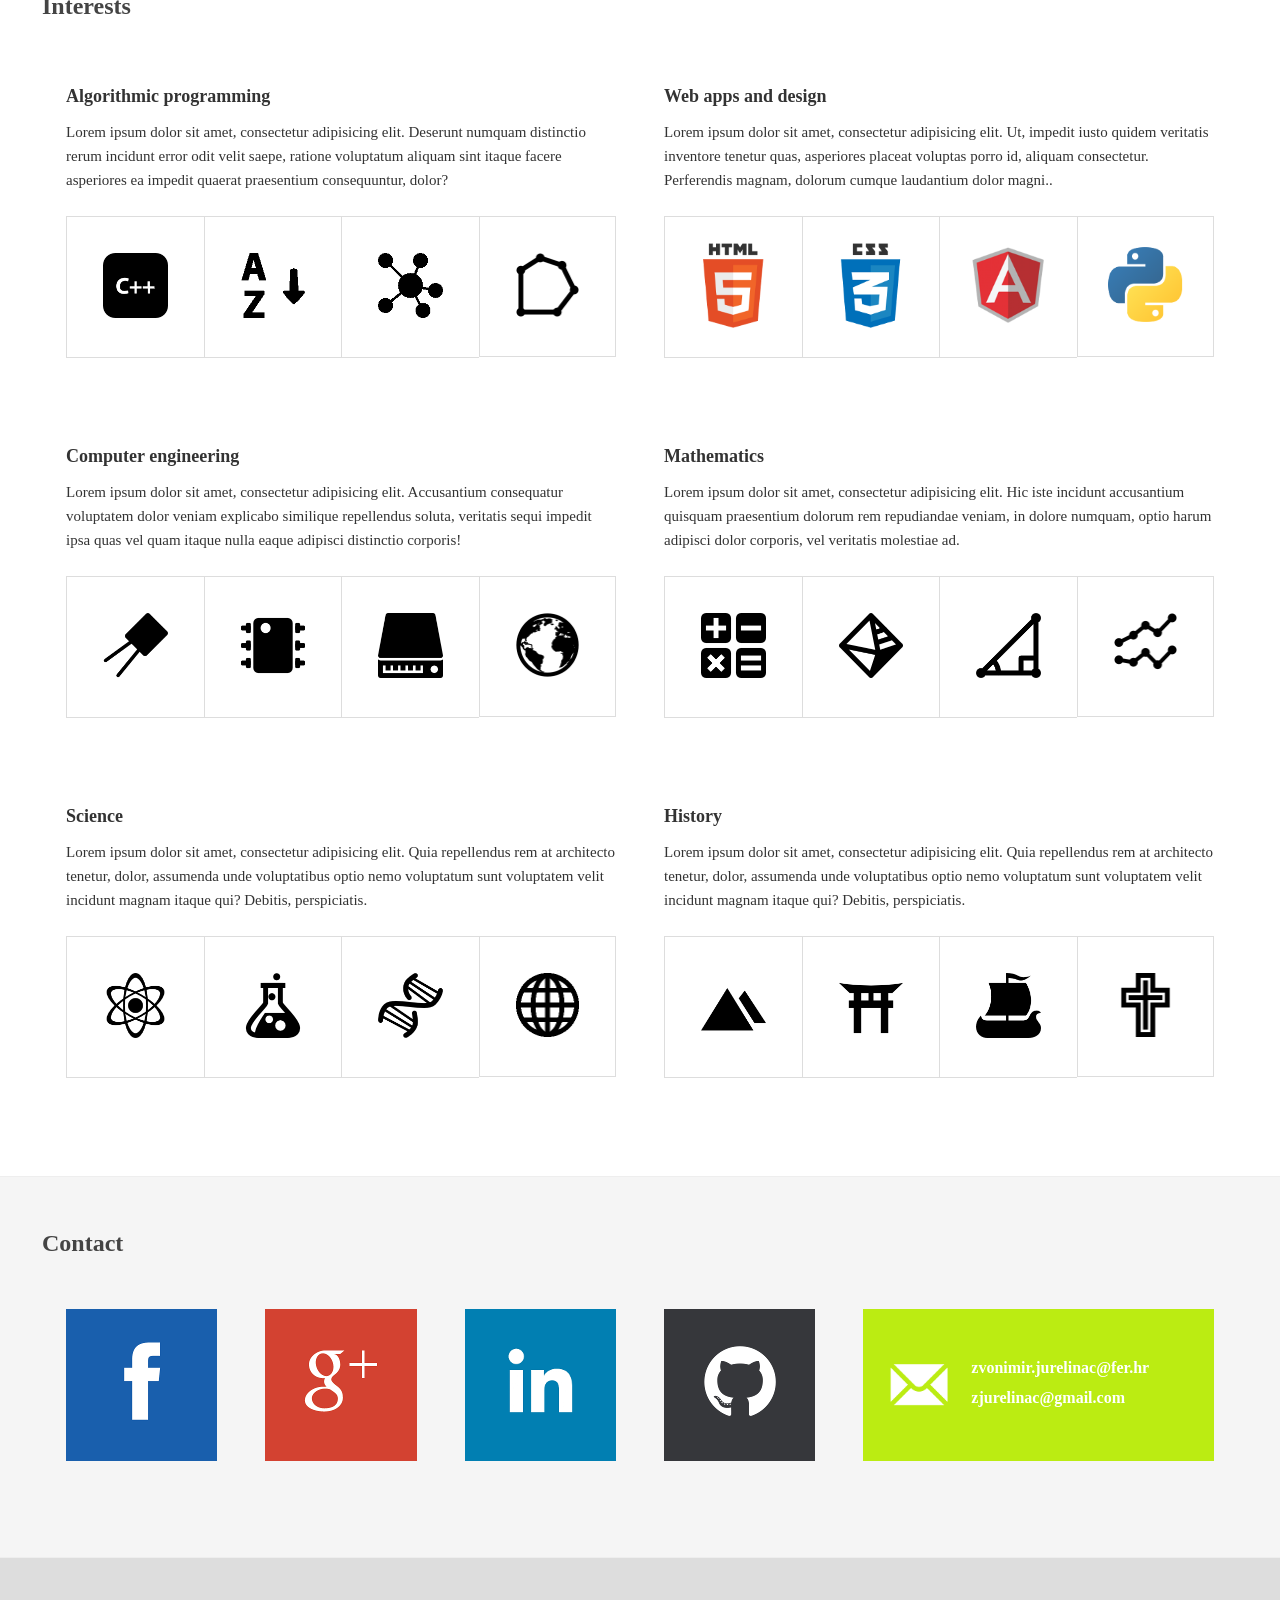
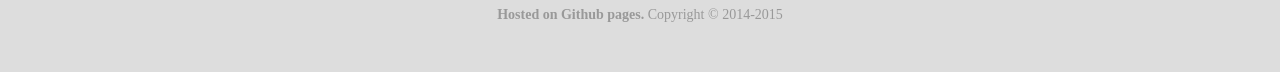
==== commit 24d97907: "Interests redesign" ====
--- a/index.html
+++ b/index.html
@@ -224,126 +224,75 @@
                     <div class = "interest">
                         <h3>Algorithmic programming</h3>
                         <p>Lorem ipsum dolor sit amet, consectetur adipisicing elit. Deserunt numquam distinctio rerum incidunt error odit velit saepe, ratione voluptatum aliquam sint itaque facere asperiores ea impedit quaerat praesentium consequuntur, dolor?</p>
+                        <div class = "image-grid">
+                            <div class = "image-wrapper"><img src = "./img/icons/cpp-128.png" alt = "" class = ""/></div>
+                            <div class = "image-wrapper"><img src = "./img/icons/sort-128.png" alt = "" class = ""/></div>
+                            <div class = "image-wrapper"><img src = "./img/icons/mind_map-128.png" alt = "" class = ""/></div>
+                            <div class = "image-wrapper"><img src = "./img/icons/polygon-128.png" alt = "" class = ""/></div>
+                        </div>
                     </div>
                 </div>
                 <div class = "inside-col">
                     <div class = "interest">
                         <h3>Web apps and design</h3>
-                        <p>Lorem ipsum dolor sit amet, consectetur adipisicing elit. Et deserunt, obcaecati libero quidem maxime debitis aliquid facilis. Saepe quae enim, earum similique, ipsa, nesciunt voluptate quibusdam numquam accusamus beatae facilis.</p>
+                        <p>Lorem ipsum dolor sit amet, consectetur adipisicing elit. Ut, impedit iusto quidem veritatis inventore tenetur quas, asperiores placeat voluptas porro id, aliquam consectetur. Perferendis magnam, dolorum cumque laudantium dolor magni..</p>
+                        <div class = "image-grid">
+                            <div class = "image-wrapper"><img src = "./img/logos/html.png" alt = "" class = "larger"/></div>
+                            <div class = "image-wrapper"><img src = "./img/logos/css.png" alt = "" class = "larger"/></div>
+                            <div class = "image-wrapper"><img src = "./img/logos/angularjs.png" alt = "" class = "larger"/></div>
+                            <div class = "image-wrapper"><img src = "./img/logos/python.png" alt = "" class = "larger"/></div>
+                        </div>
                     </div>
                 </div>
                 <div class = "inside-col">
                     <div class = "interest">
                         <h3>Computer engineering</h3>
-                        <p>Lorem ipsum dolor sit amet, consectetur adipisicing elit. Quia repellendus rem at architecto tenetur, dolor, assumenda unde voluptatibus optio nemo voluptatum sunt voluptatem velit incidunt magnam itaque qui? Debitis, perspiciatis.</p>
+                        <p>Lorem ipsum dolor sit amet, consectetur adipisicing elit. Accusantium consequatur voluptatem dolor veniam explicabo similique repellendus soluta, veritatis sequi impedit ipsa quas vel quam itaque nulla eaque adipisci distinctio corporis! </p>
+                        <div class = "image-grid">
+                            <div class = "image-wrapper"><img src = "./img/icons/capacitor-128.png" alt = "" class = "interest-item"/></div>
+                            <div class = "image-wrapper"><img src = "./img/icons/integrated_circuit-128.png" alt = "" class = "interest-item"/></div>
+                            <div class = "image-wrapper"><img src = "./img/icons/ssd-128.png" alt = "" class = "interest-item"/></div>
+                            <div class = "image-wrapper"><img src = "./img/icons/globe-128.png" alt = "" class = "interest-item"/></div>
+                        </div>
                     </div>
                 </div>
                 <div class = "inside-col">
                     <div class = "interest">
                         <h3>Mathematics</h3>
-                        <p>Lorem ipsum dolor sit amet, consectetur adipisicing elit. Quia repellendus rem at architecto tenetur, dolor, assumenda unde voluptatibus optio nemo voluptatum sunt voluptatem velit incidunt magnam itaque qui? Debitis, perspiciatis.</p>
+                        <p>Lorem ipsum dolor sit amet, consectetur adipisicing elit. Hic iste incidunt accusantium quisquam praesentium dolorum rem repudiandae veniam, in dolore numquam, optio harum adipisci dolor corporis, vel veritatis molestiae ad. </p>
+                        <div class = "image-grid">
+                            <div class = "image-wrapper"><img src = "./img/icons/math-128.png" alt = "" class = "interest-item"/></div>
+                            <div class = "image-wrapper"><img src = "./img/icons/geometry-128.png" alt = "" class = "interest-item"/></div>
+                            <div class = "image-wrapper"><img src = "./img/icons/trigonometry-128.png" alt = "" class = "interest-item"/></div>
+                            <div class = "image-wrapper"><img src = "./img/icons/line_chart-128.png" alt = "" class = "interest-item"/></div>
+                        </div>
                     </div>
                 </div>
                 <div class = "inside-col">
                     <div class = "interest">
                         <h3>Science</h3>
                         <p>Lorem ipsum dolor sit amet, consectetur adipisicing elit. Quia repellendus rem at architecto tenetur, dolor, assumenda unde voluptatibus optio nemo voluptatum sunt voluptatem velit incidunt magnam itaque qui? Debitis, perspiciatis.</p>
+                        <div class = "image-grid">
+                            <div class = "image-wrapper"><img src = "./img/icons/physics-128.png" alt = "" class = "interest-item"/></div>
+                            <div class = "image-wrapper"><img src = "./img/icons/test_tube-128.png" alt = "" class = "interest-item"/></div>
+                            <div class = "image-wrapper"><img src = "./img/icons/dna_helix-128.png" alt = "" class = "interest-item"/></div>
+                            <div class = "image-wrapper"><img src = "./img/icons/geography-128.png" alt = "" class = "interest-item"/></div>
+                        </div>
                     </div>
                 </div>
                 <div class = "inside-col">
                     <div class = "interest">
                         <h3>History</h3>
                         <p>Lorem ipsum dolor sit amet, consectetur adipisicing elit. Quia repellendus rem at architecto tenetur, dolor, assumenda unde voluptatibus optio nemo voluptatum sunt voluptatem velit incidunt magnam itaque qui? Debitis, perspiciatis.</p>
-                    </div>
-                </div>
-            </div>
-            <!--<div class = "interest-grid">
-                <section class = "interest-section">
-                    <header class = "interest-header programming-header">
-                        <img src = "./img/48/outline-48w.png"/>
-                        <h3>Programming</h3>
-                    </header>
-                    <div class = "interest-descr">
-                        <p><b>I like making new things, and programming gives me the best opportunity to do just that.</b></p>
-                        <p>I started while still in primary school, since then tried many, from VHDL and Assembler to Haskell,
-                        and learning each was a lot of fun.</p>
-                        <h4>Languages I'm familliar with<br/><em>(and what I did with them)</em>:</h4>
-                        <ul>
-                            <li><b>C and C++</b> &mdash; <em>mostly algorithmic programming, but also
-                            some higher-level projects in C++</em></li>
-                            <li><b>Java</b> &mdash; <em>GUI applications: Calculator, Notepad, physics
-                            simulator, Minesweeper</em></li>
-                            <li><b>Python</b> &mdash; <em>web applications (REST APIs), with
-                            <b>Django</b> and <b>Flask</b></em></li>
-                            <li><b>Haskell</b> &mdash; <em>my favourite programming language, still
-                            learning all it's capabilities</em></li>
-                            <li><b>JavaScript</b> &mdash; <em>the easiest one to play with, used
-                            it mostly with <b>jQuery</b> or <b>AngularJS</b> as a frontend for one
-                            of the web apps</em></li>
-                            <li><b>PHP</b> &mdash; <em>web applications (obviously :), using
-                            CodeIgniter framework</em></li>
-                            <li><b>HTML and CSS/LESS</b> &mdash; <em>this very page, as well as some others</em></li>
-                        </ul>
-                        <h4>My language-todo list:</h4>
-                        <ul>
-                            <li><b>Ruby</b></li>
-                            <li><b>R</b></li>
-                            <li><b>Erlang</b></li>
-                            <li><b>Scala</b></li>
-                            <li><b>Wolfram Language</b></li>
-                            <li><b>C#</b></li>
-                        </ul>
-                    </div>
-                </section>
-                <section class = "interest-section">
-                    <header class = "interest-header science-header">
-                        <img src = "./img/48/physics-48w.png"/>
-                        <h3>Science</h3>
-                    </header>
-                    <div class = "interest-descr">
-                        <p>Lorem ipsum dolor sit amet, consectetur adipisicing elit. Reiciendis,
-                        excepturi.</p>
-                        <p>velit quidem ut voluptatem neque culpa facere assumenda eaque sapiente
-                        nemo.</p>
-                        <p>Deleniti laudantium quibusdam consectetur nam libero soluta, reiciendis
-                        quisquam.</p>
-                        <p>Aperiam porro alias est corporis animi a quia illo tenetur rerum autem
-                        officiis.</p>
-                        <p>blanditiis iusto suscipit fugit molestiae praesentium nulla, culpa!
-                        Itaque!</p>
-                        <p>Deleniti laudantium quibusdam consectetur nam libero soluta, reiciendis
-                        quisquam.</p>
-                        <p>Aperiam porro alias est corporis animi a quia illo tenetur rerum autem
-                        officiis.</p>
-                        <p>blanditiis iusto suscipit fugit molestiae praesentium nulla, culpa!
-                        Itaque!</p>
-                    </div>
-                </section>
-                <section class = "interest-section">
-                    <header class = "interest-header mathematics-header">
-                        <img src = "./img/48/trigonometry-48w.png"/>
-                        <h3>Mathematics</h3>
-                    </header>
-                    <div class = "interest-descr">
-                        <p>Lorem ipsum dolor sit amet, consectetur adipisicing elit. Reiciendis,
-                        excepturi.</p>
-                        <p>velit quidem ut voluptatem neque culpa facere assumenda eaque sapiente
-                        nemo.</p>
-                        <p>Deleniti laudantium quibusdam consectetur nam libero soluta, reiciendis
-                        quisquam.</p>
-                        <p>Aperiam porro alias est corporis animi a quia illo tenetur rerum autem
-                        officiis.</p>
-                        <p>blanditiis iusto suscipit fugit molestiae praesentium nulla, culpa!
-                        Itaque!</p>
-                        <p>Deleniti laudantium quibusdam consectetur nam libero soluta, reiciendis
-                        quisquam.</p>
-                        <p>Aperiam porro alias est corporis animi a quia illo tenetur rerum autem
-                        officiis.</p>
-                        <p>blanditiis iusto suscipit fugit molestiae praesentium nulla, culpa!
-                        Itaque!</p>
-                    </div>
-                </section>
-            </div>-->
+                        <div class = "image-grid">
+                            <div class = "image-wrapper"><img src = "./img/icons/pyramids-128.png" alt = "" class = "interest-item"/></div>
+                            <div class = "image-wrapper"><img src = "./img/icons/torii-128.png" alt = "" class = "interest-item"/></div>
+                            <div class = "image-wrapper"><img src = "./img/icons/viking_ship-128.png" alt = "" class = "interest-item"/></div>
+                            <div class = "image-wrapper"><img src = "./img/icons/cross-128.png" alt = "" class = "interest-item"/></div>
+                        </div>
+                    </div>
+                </div>
+            </div>
         </div>
     </section>
 
@@ -354,9 +303,11 @@
             </header>
             <div class = "contact-grid">
                 <div class = "contact-item small-item">
-                    <div class = "contact-inside facebook-item">
-                        <img src = "./img/large/facebook.png"/>
-                    </div>
+                    <a href = "https://facebook.com/zvonimir.jurelinac">
+                        <div class = "contact-inside facebook-item">
+                            <img src = "./img/large/facebook.png"/>
+                        </div>
+                    </a>
                 </div>
                 <div class="contact-item small-item">
                     <div class = "contact-inside gplus-item">
@@ -369,9 +320,11 @@
                     </div>
                 </div>
                 <div class="contact-item small-item">
-                    <div class = "contact-inside github-item">
-                        <img src = "./img/large/github.png"/>
-                    </div>
+                    <a href = "https://github.com/zjurelinac">
+                        <div class = "contact-inside github-item">
+                            <img src = "./img/large/github.png"/>
+                        </div>
+                    </a>
                 </div>
                 <div class = "contact-item">
                     <div class = "contact-inside email-item">
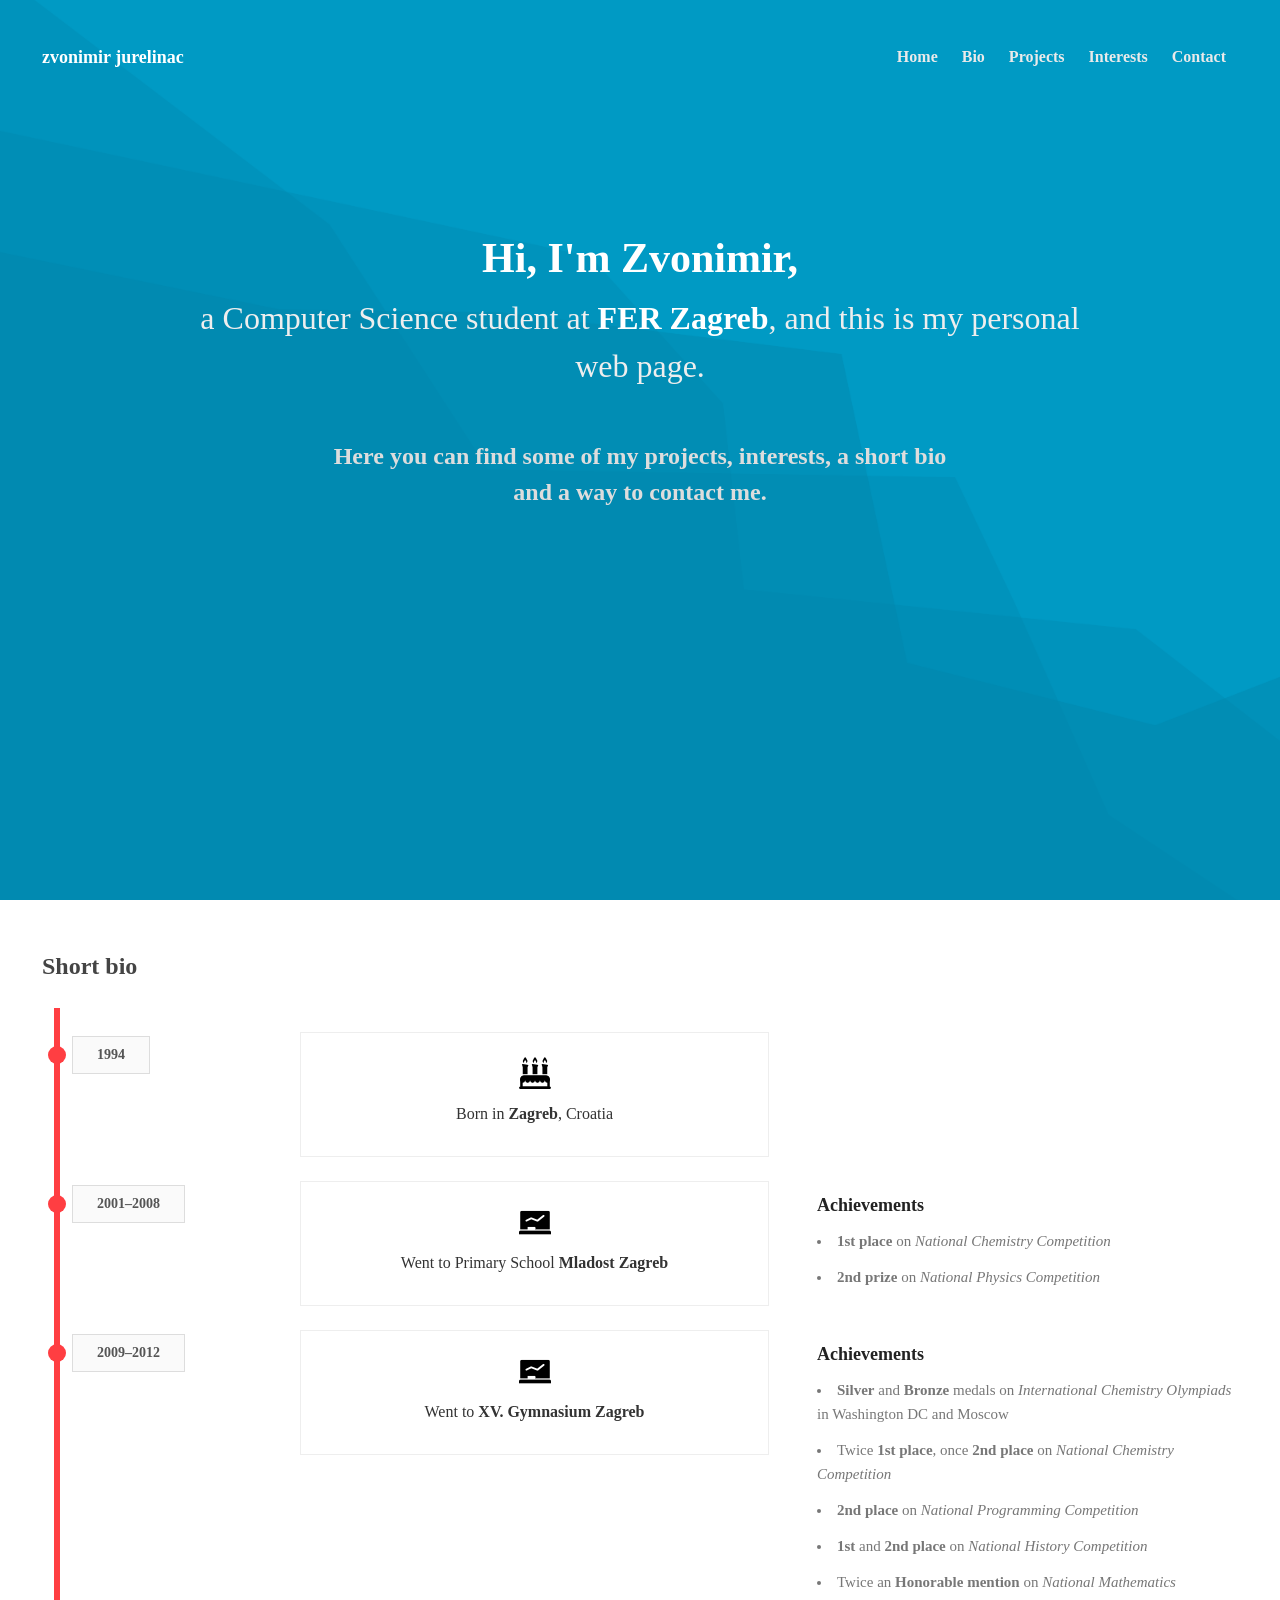
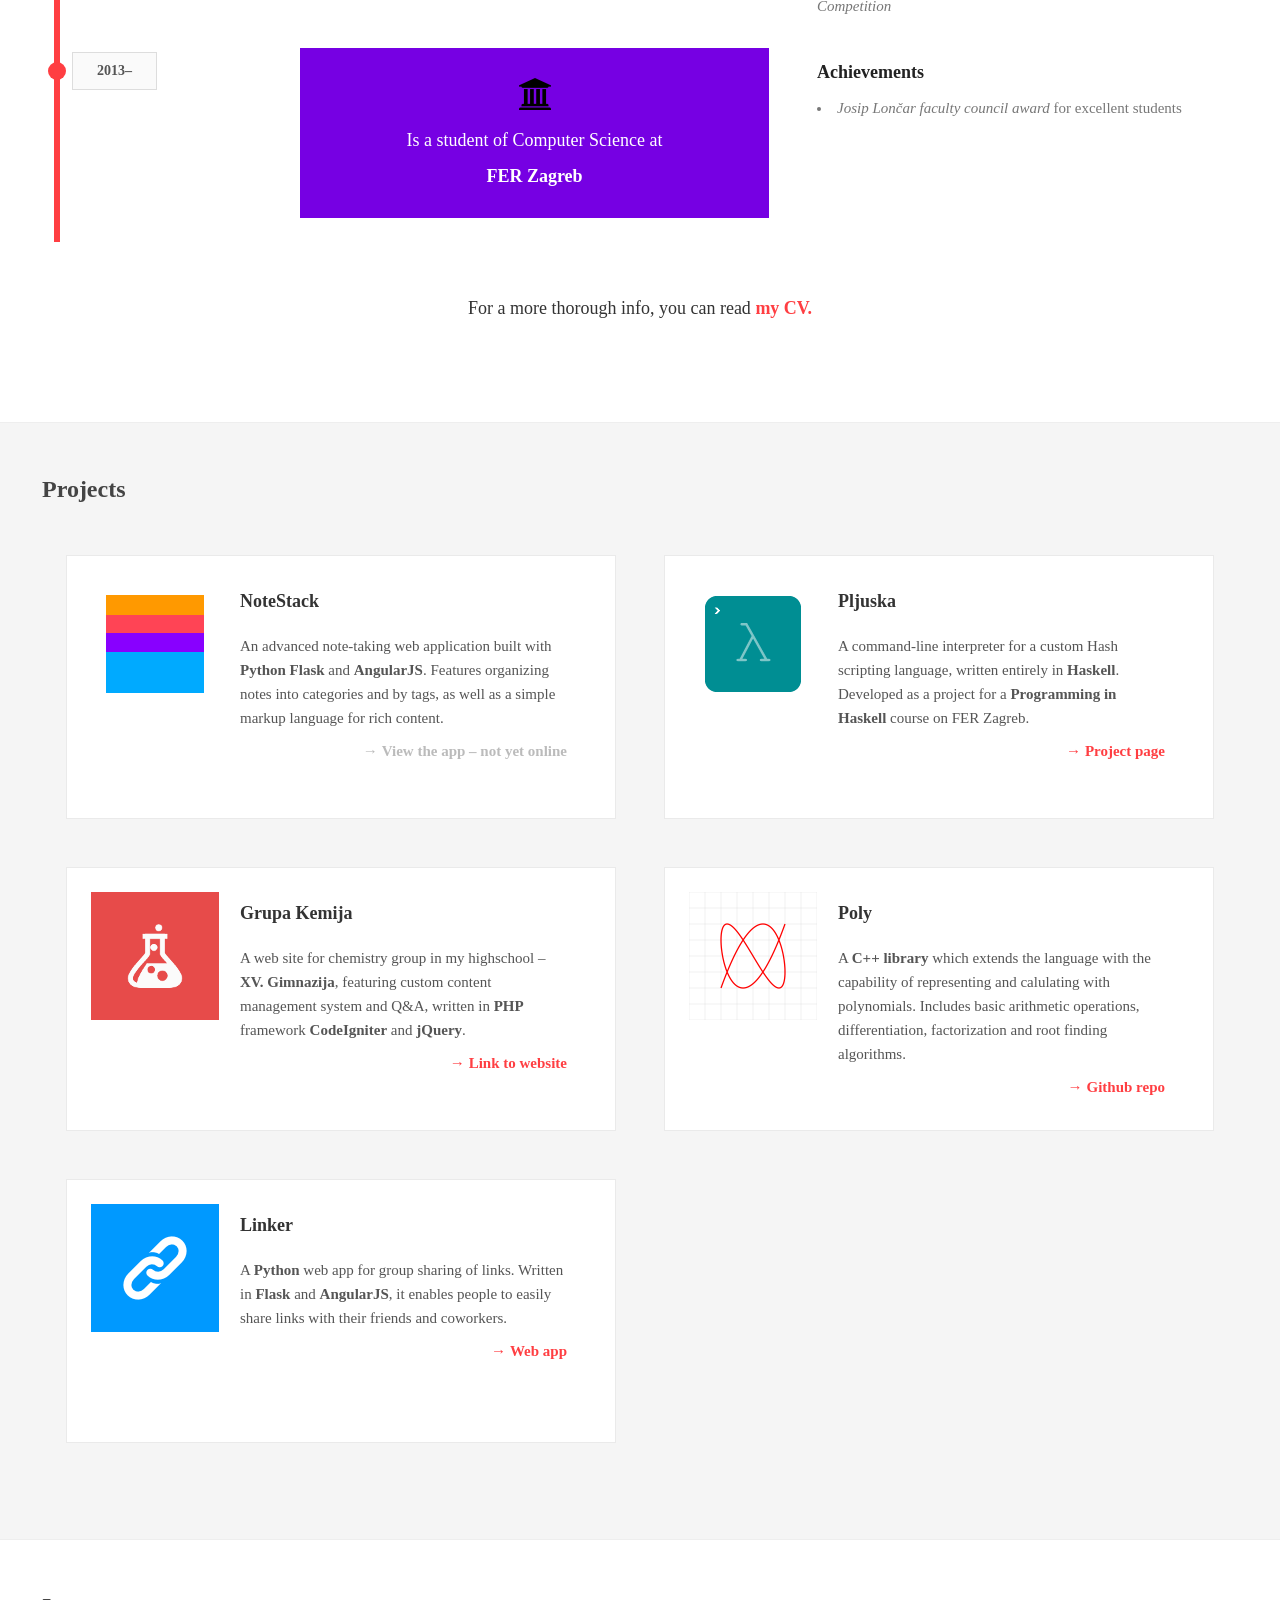
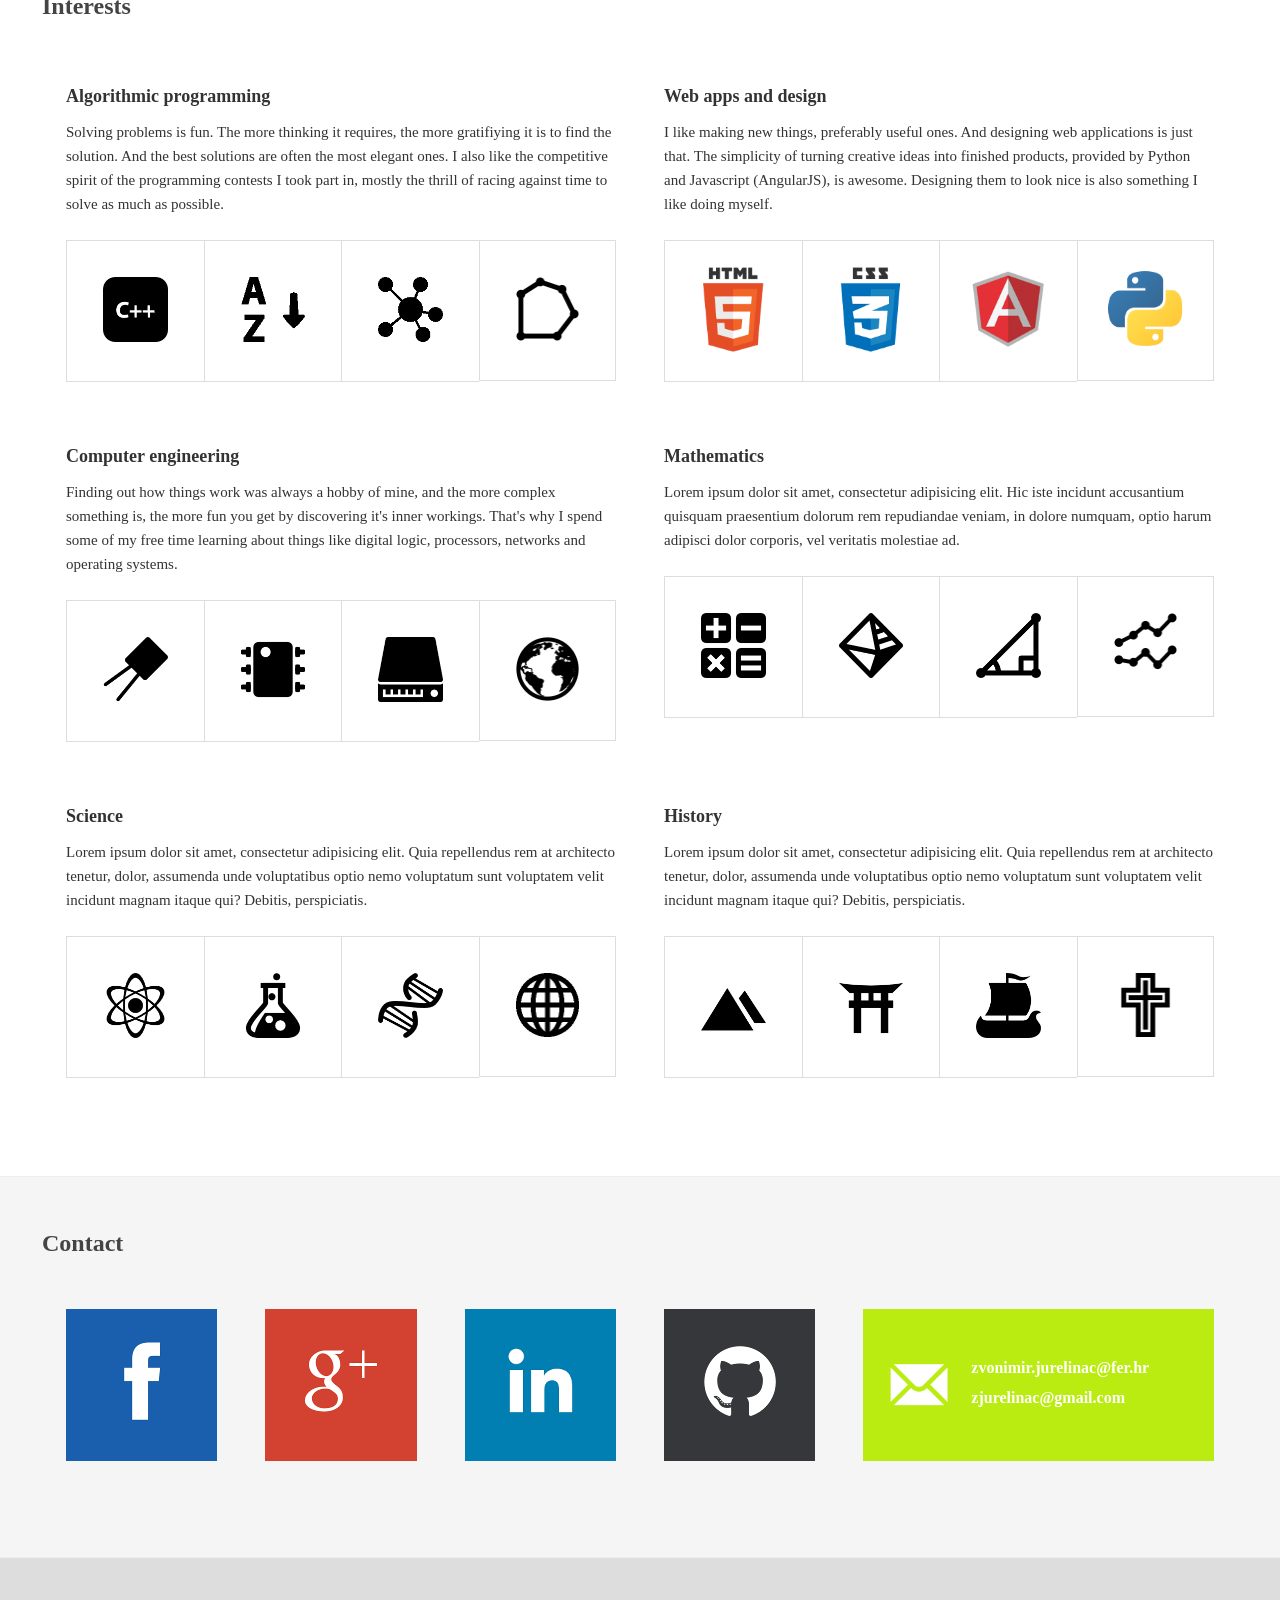
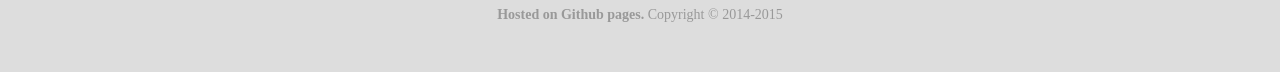
==== commit 7a35334d: "Content edited" ====
--- a/index.html
+++ b/index.html
@@ -223,7 +223,10 @@
                 <div class = "inside-col">
                     <div class = "interest">
                         <h3>Algorithmic programming</h3>
-                        <p>Lorem ipsum dolor sit amet, consectetur adipisicing elit. Deserunt numquam distinctio rerum incidunt error odit velit saepe, ratione voluptatum aliquam sint itaque facere asperiores ea impedit quaerat praesentium consequuntur, dolor?</p>
+                        <p>Solving problems is fun. The more thinking it requires, the more gratifiying
+                        it is to find the solution. And the best solutions are often the most elegant ones.
+                        I also like the competitive spirit of the programming contests I took part in,
+                        mostly the thrill of racing against time to solve as much as possible.</p>
                         <div class = "image-grid">
                             <div class = "image-wrapper"><img src = "./img/icons/cpp-128.png" alt = "" class = ""/></div>
                             <div class = "image-wrapper"><img src = "./img/icons/sort-128.png" alt = "" class = ""/></div>
@@ -235,7 +238,9 @@
                 <div class = "inside-col">
                     <div class = "interest">
                         <h3>Web apps and design</h3>
-                        <p>Lorem ipsum dolor sit amet, consectetur adipisicing elit. Ut, impedit iusto quidem veritatis inventore tenetur quas, asperiores placeat voluptas porro id, aliquam consectetur. Perferendis magnam, dolorum cumque laudantium dolor magni..</p>
+                        <p>I like making new things, preferably useful ones. And designing web applications is just that.
+                        The simplicity of turning creative ideas into finished products, provided by Python and Javascript
+                        (AngularJS), is awesome. Designing them to look nice is also something I like doing myself.</p>
                         <div class = "image-grid">
                             <div class = "image-wrapper"><img src = "./img/logos/html.png" alt = "" class = "larger"/></div>
                             <div class = "image-wrapper"><img src = "./img/logos/css.png" alt = "" class = "larger"/></div>
@@ -247,7 +252,9 @@
                 <div class = "inside-col">
                     <div class = "interest">
                         <h3>Computer engineering</h3>
-                        <p>Lorem ipsum dolor sit amet, consectetur adipisicing elit. Accusantium consequatur voluptatem dolor veniam explicabo similique repellendus soluta, veritatis sequi impedit ipsa quas vel quam itaque nulla eaque adipisci distinctio corporis! </p>
+                        <p>Finding out how things work was always a hobby of mine, and the more complex something is,
+                        the more fun you get by discovering it's inner workings. That's why I spend some of my free time learning about
+                        things like digital logic, processors, networks and operating systems.</p>
                         <div class = "image-grid">
                             <div class = "image-wrapper"><img src = "./img/icons/capacitor-128.png" alt = "" class = "interest-item"/></div>
                             <div class = "image-wrapper"><img src = "./img/icons/integrated_circuit-128.png" alt = "" class = "interest-item"/></div>
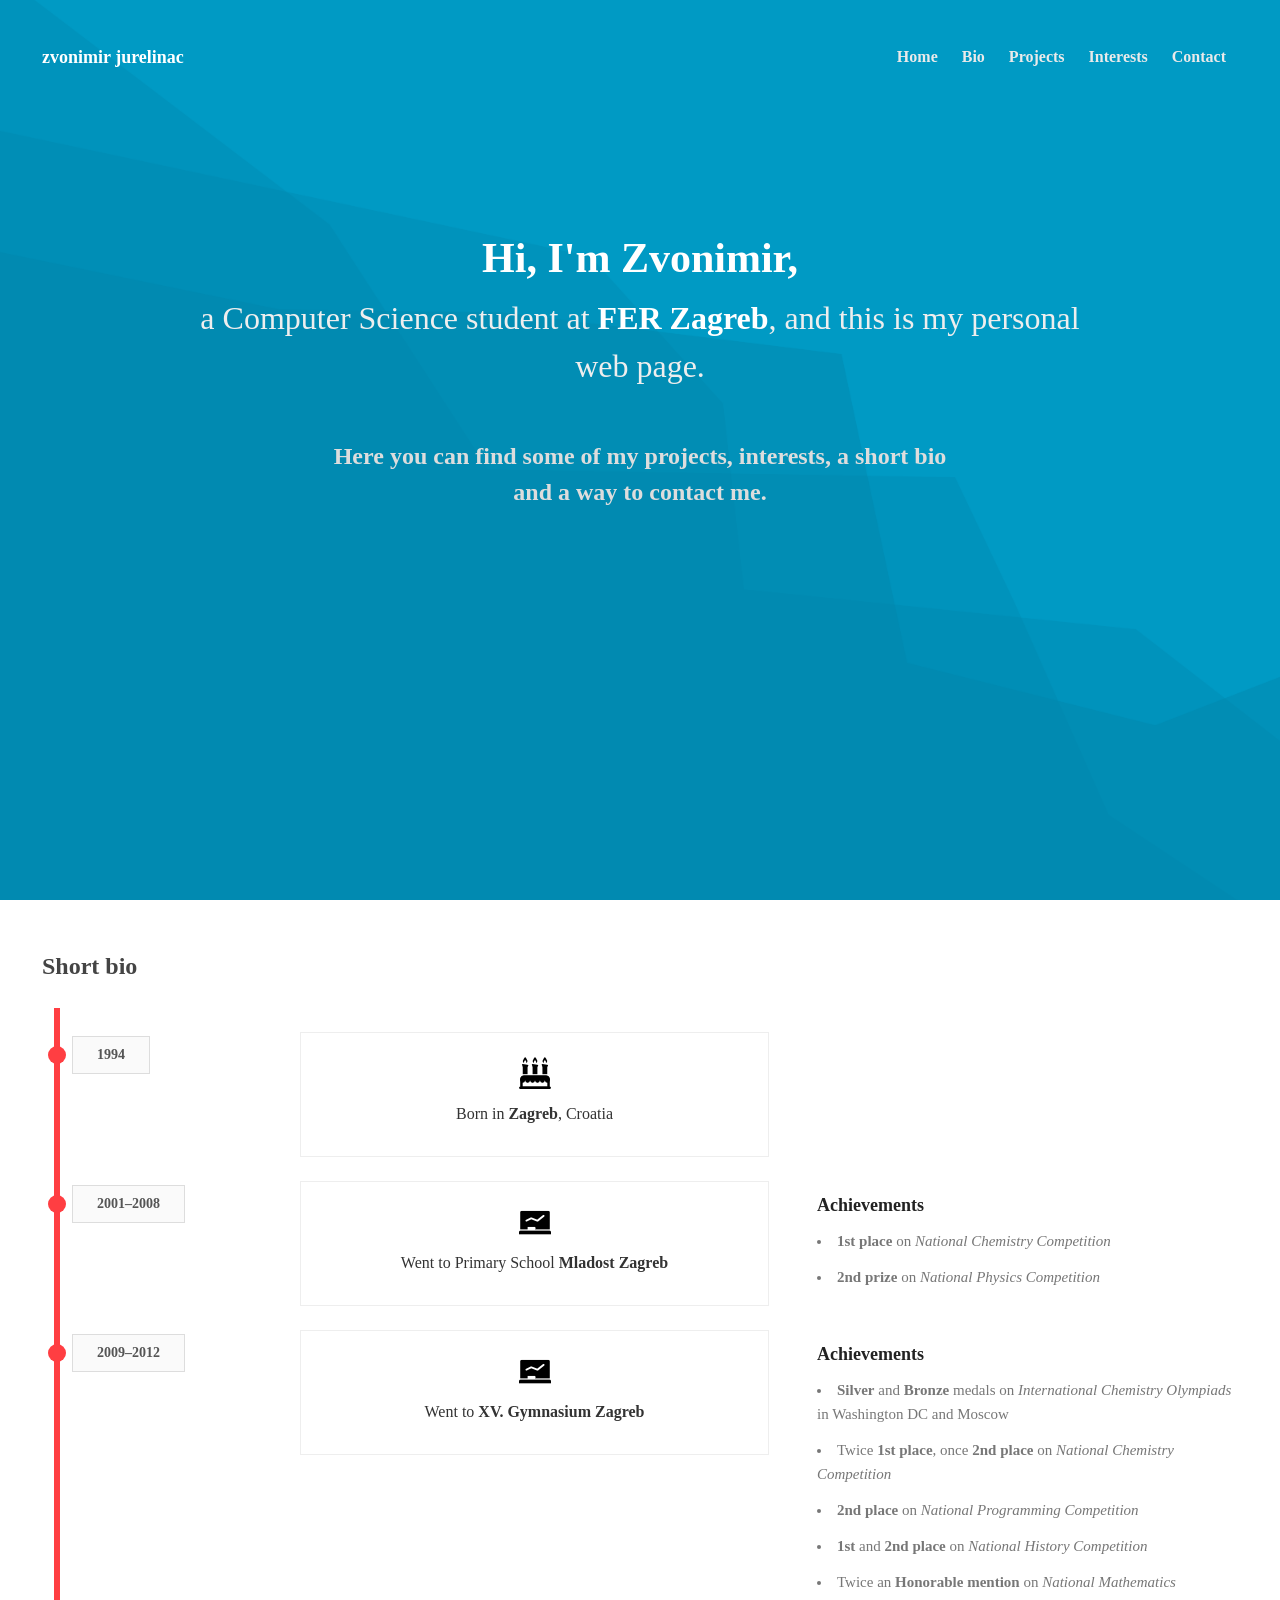
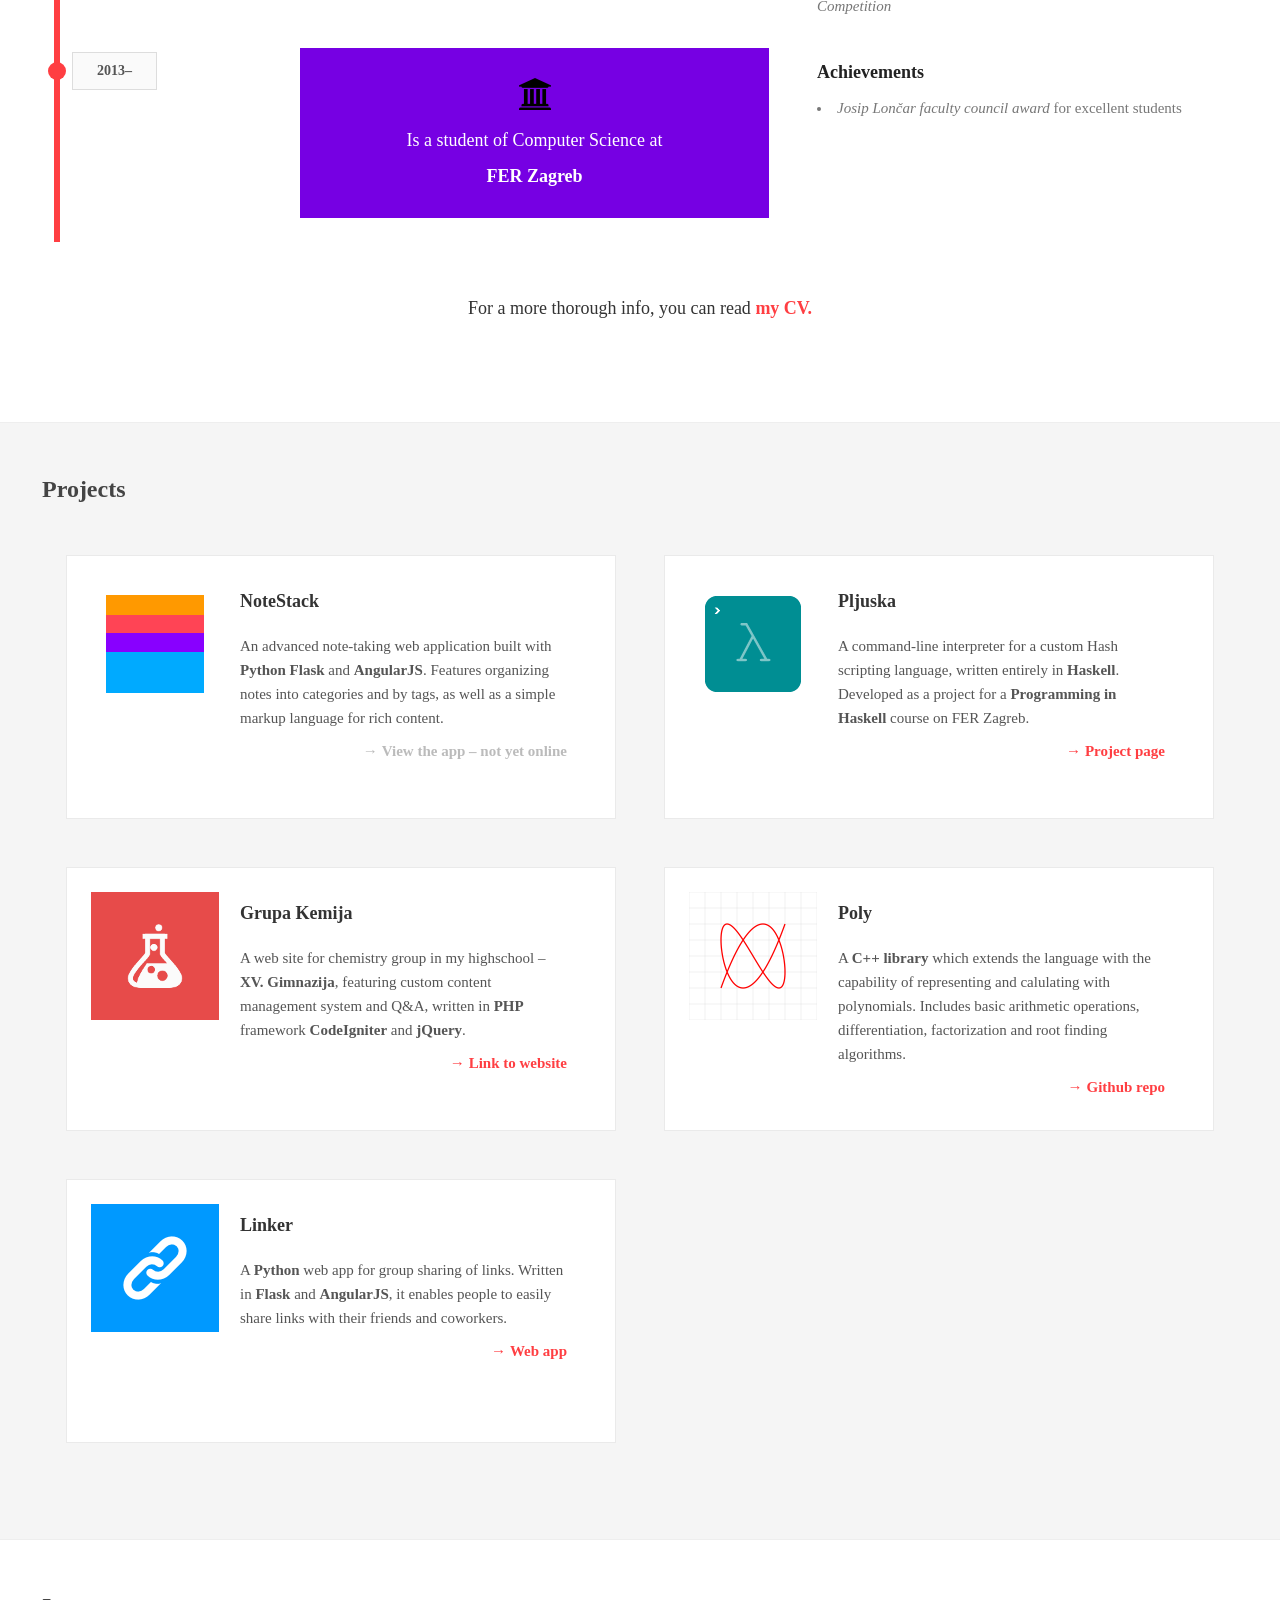
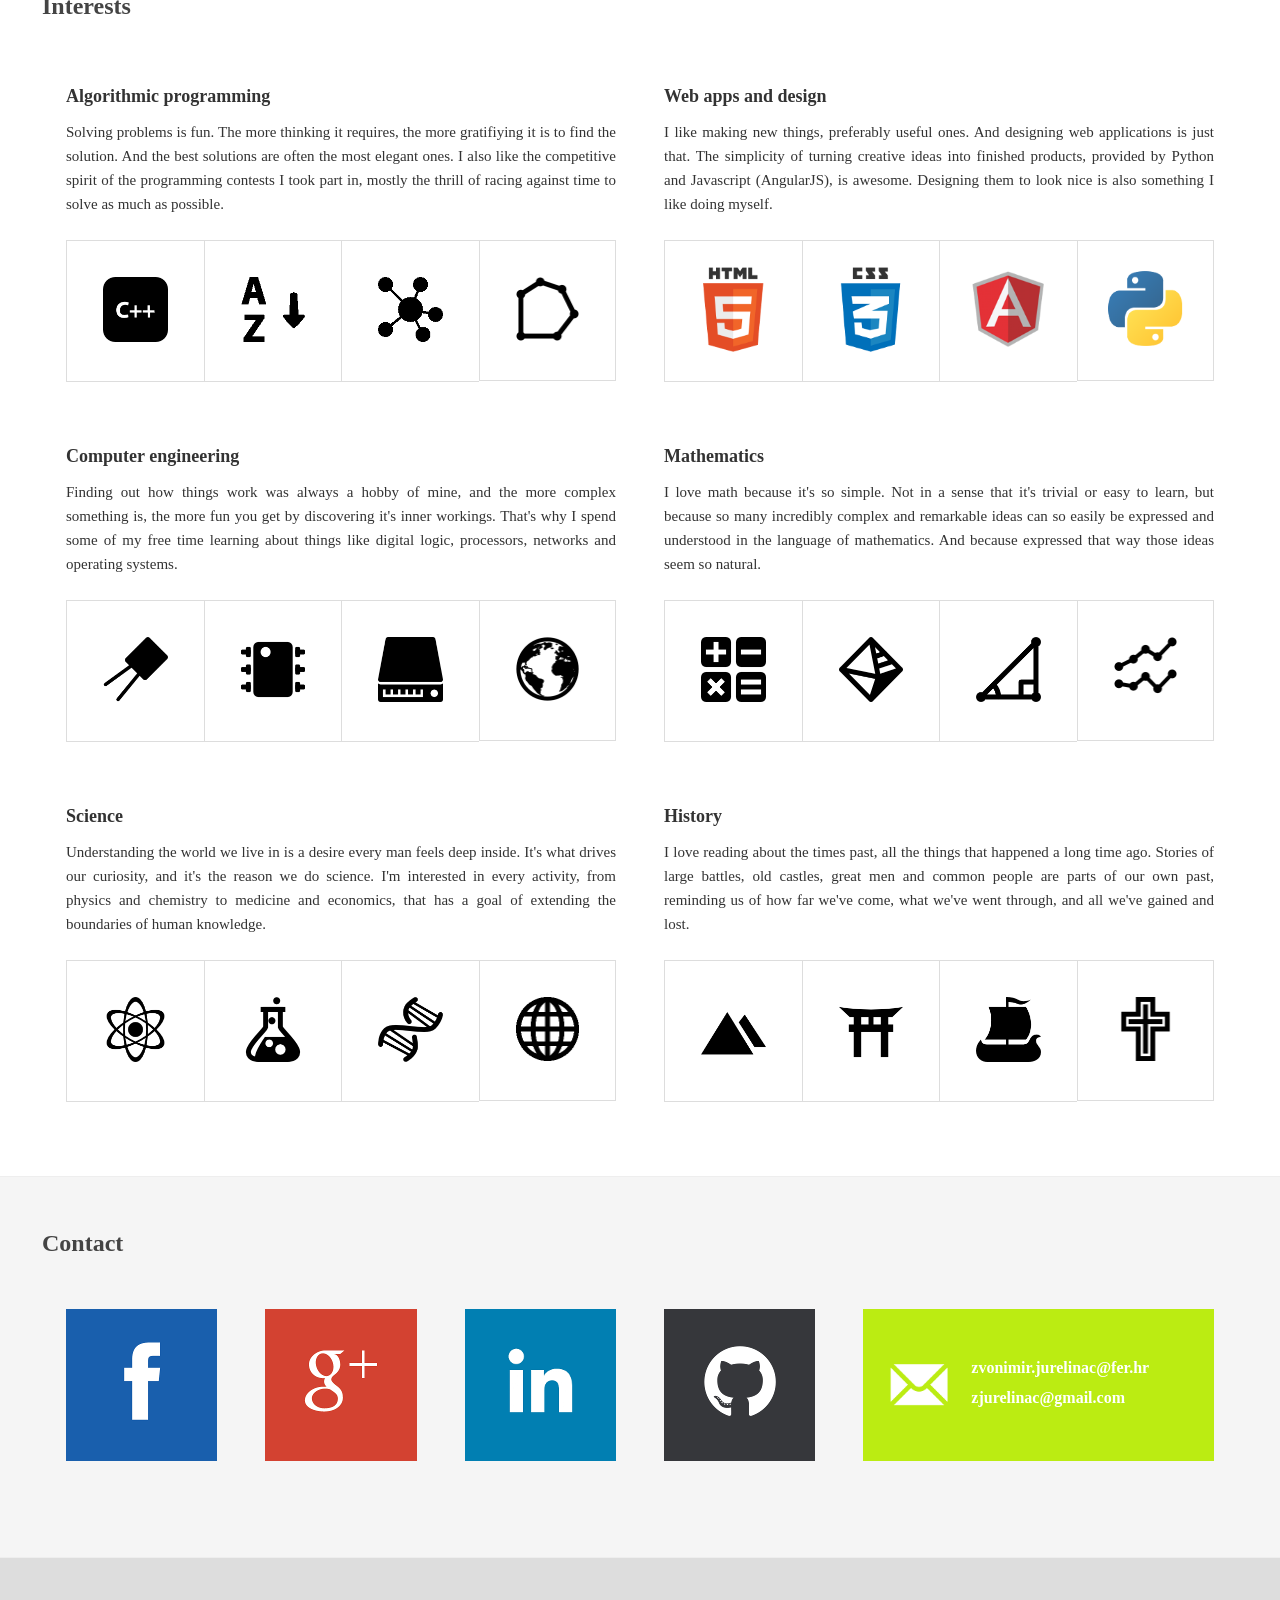
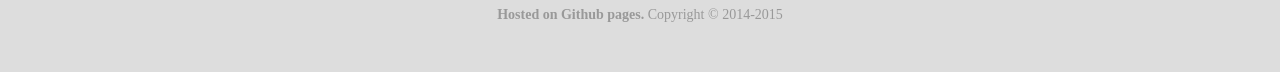
==== commit bfc16980: "Content finished" ====
--- a/index.html
+++ b/index.html
@@ -266,7 +266,10 @@
                 <div class = "inside-col">
                     <div class = "interest">
                         <h3>Mathematics</h3>
-                        <p>Lorem ipsum dolor sit amet, consectetur adipisicing elit. Hic iste incidunt accusantium quisquam praesentium dolorum rem repudiandae veniam, in dolore numquam, optio harum adipisci dolor corporis, vel veritatis molestiae ad. </p>
+                        <p>I love math because it's so simple. Not in a sense that it's trivial or easy to
+                        learn, but because so many incredibly complex and remarkable ideas can so easily
+                        be expressed and understood in the language of mathematics. And because expressed that
+                        way those ideas seem so natural.</p>
                         <div class = "image-grid">
                             <div class = "image-wrapper"><img src = "./img/icons/math-128.png" alt = "" class = "interest-item"/></div>
                             <div class = "image-wrapper"><img src = "./img/icons/geometry-128.png" alt = "" class = "interest-item"/></div>
@@ -278,7 +281,9 @@
                 <div class = "inside-col">
                     <div class = "interest">
                         <h3>Science</h3>
-                        <p>Lorem ipsum dolor sit amet, consectetur adipisicing elit. Quia repellendus rem at architecto tenetur, dolor, assumenda unde voluptatibus optio nemo voluptatum sunt voluptatem velit incidunt magnam itaque qui? Debitis, perspiciatis.</p>
+                        <p>Understanding the world we live in is a desire every man feels deep inside. It's what drives
+                        our curiosity, and it's the reason we do science. I'm interested in every activity, from physics and
+                        chemistry to medicine and economics, that has a goal of extending the boundaries of human knowledge.</p>
                         <div class = "image-grid">
                             <div class = "image-wrapper"><img src = "./img/icons/physics-128.png" alt = "" class = "interest-item"/></div>
                             <div class = "image-wrapper"><img src = "./img/icons/test_tube-128.png" alt = "" class = "interest-item"/></div>
@@ -290,7 +295,10 @@
                 <div class = "inside-col">
                     <div class = "interest">
                         <h3>History</h3>
-                        <p>Lorem ipsum dolor sit amet, consectetur adipisicing elit. Quia repellendus rem at architecto tenetur, dolor, assumenda unde voluptatibus optio nemo voluptatum sunt voluptatem velit incidunt magnam itaque qui? Debitis, perspiciatis.</p>
+                        <p>I love reading about the times past, all the things that happened a long time ago.
+                        Stories of large battles, old castles, great men and common people are parts of our own past,
+                        reminding us of how far we've come, what we've went through, and all we've gained and lost.
+                        </p>
                         <div class = "image-grid">
                             <div class = "image-wrapper"><img src = "./img/icons/pyramids-128.png" alt = "" class = "interest-item"/></div>
                             <div class = "image-wrapper"><img src = "./img/icons/torii-128.png" alt = "" class = "interest-item"/></div>
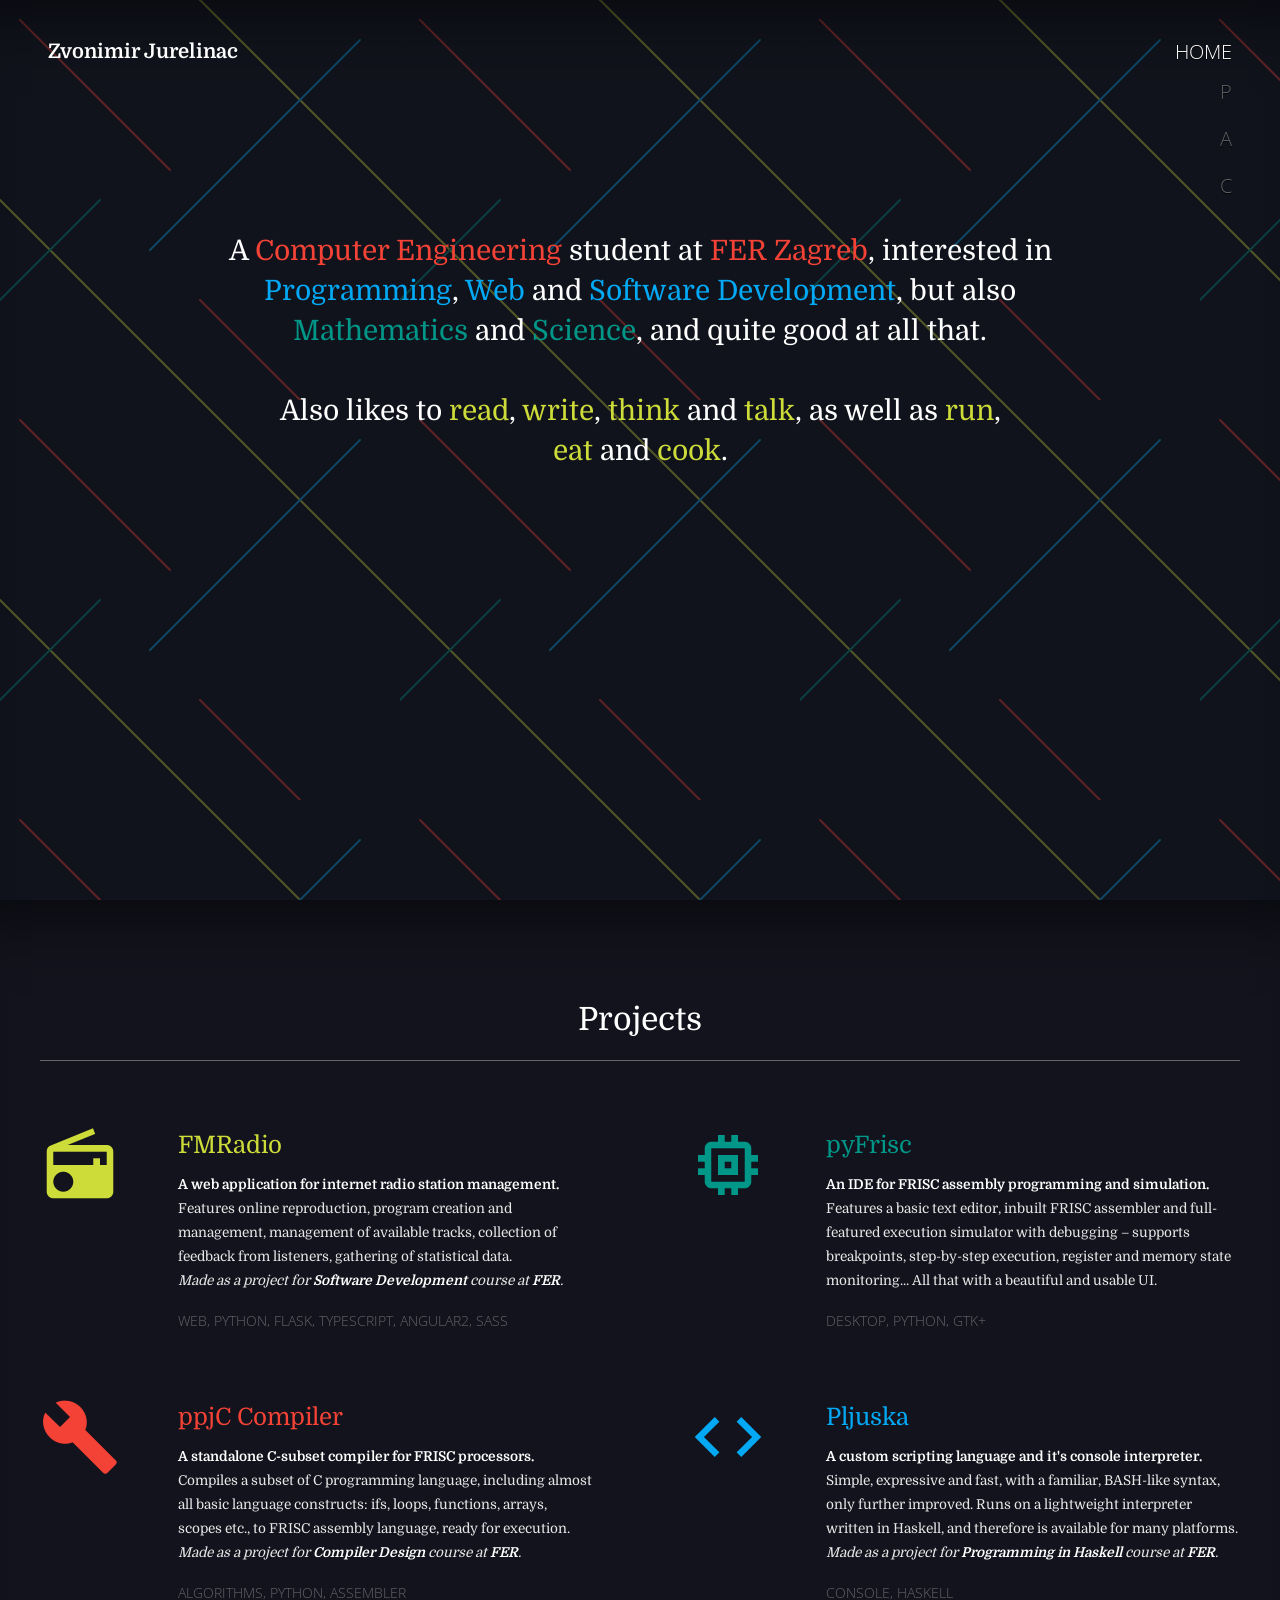
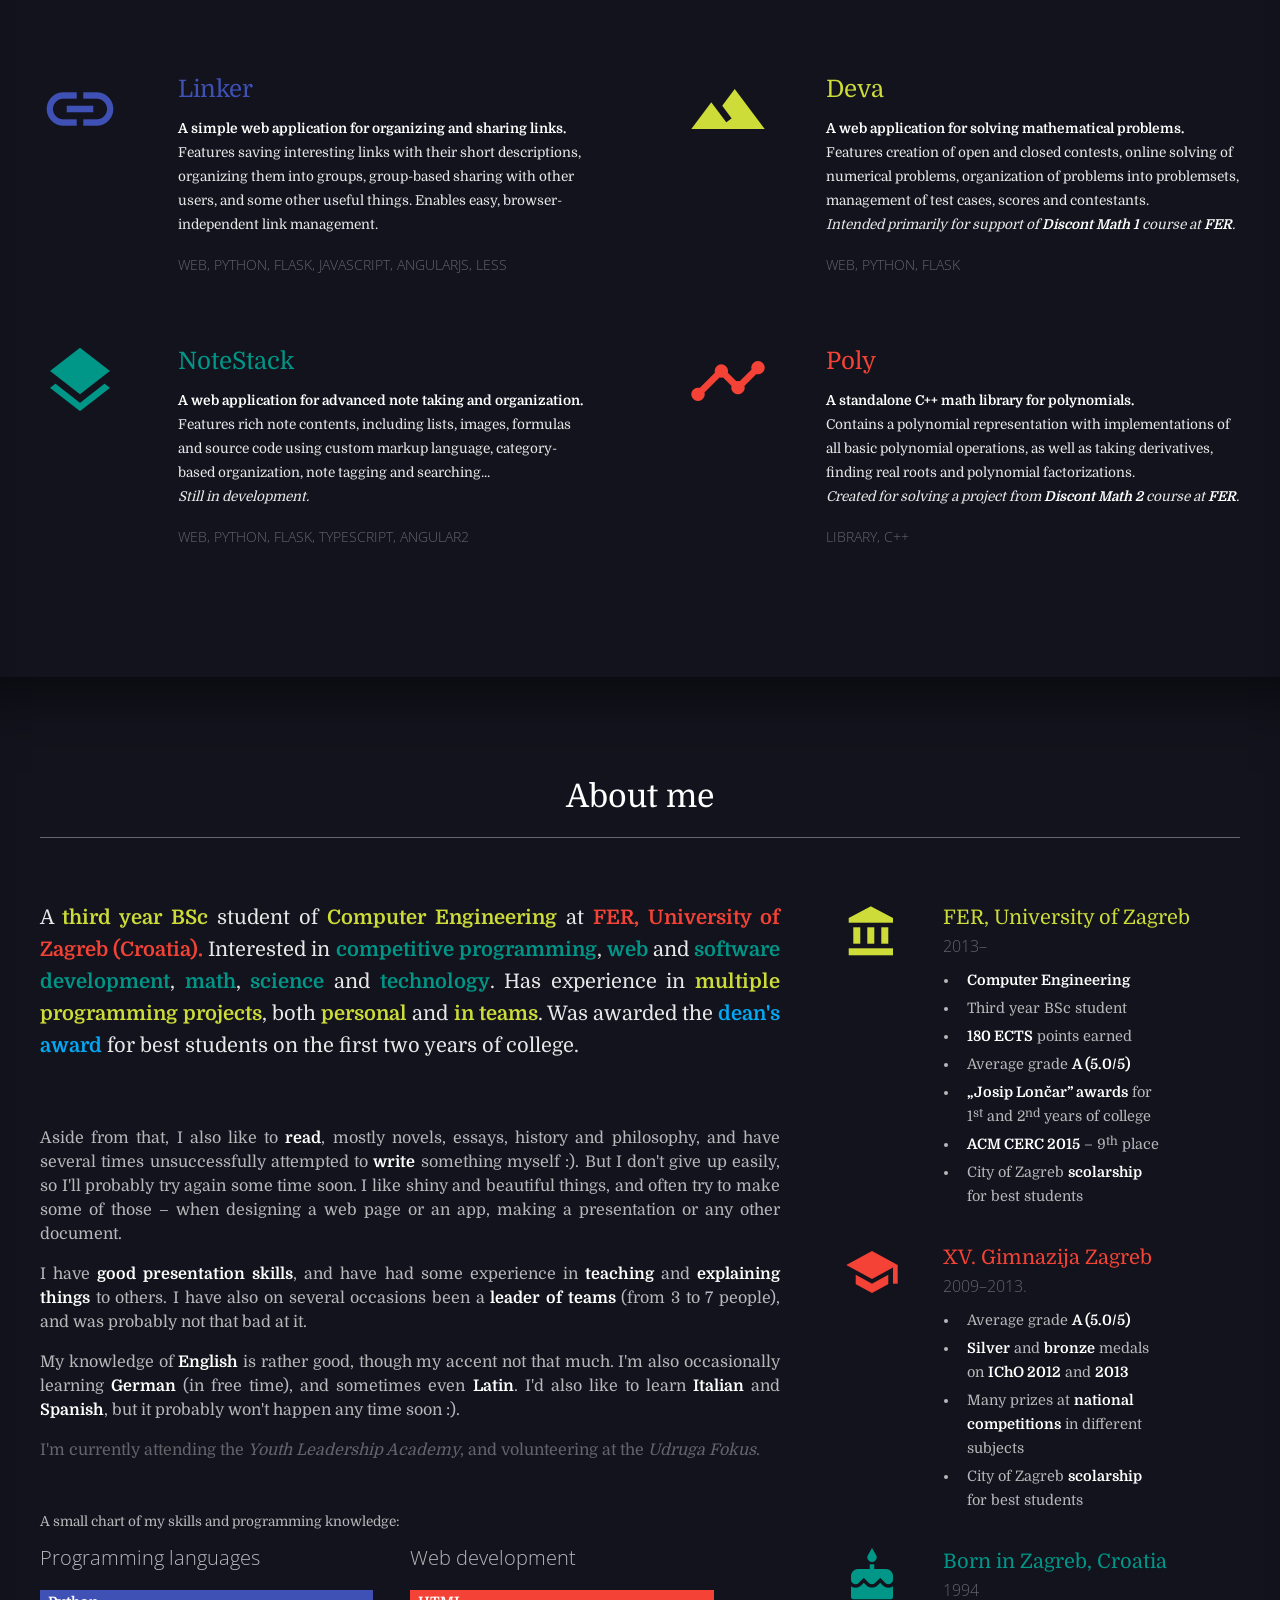
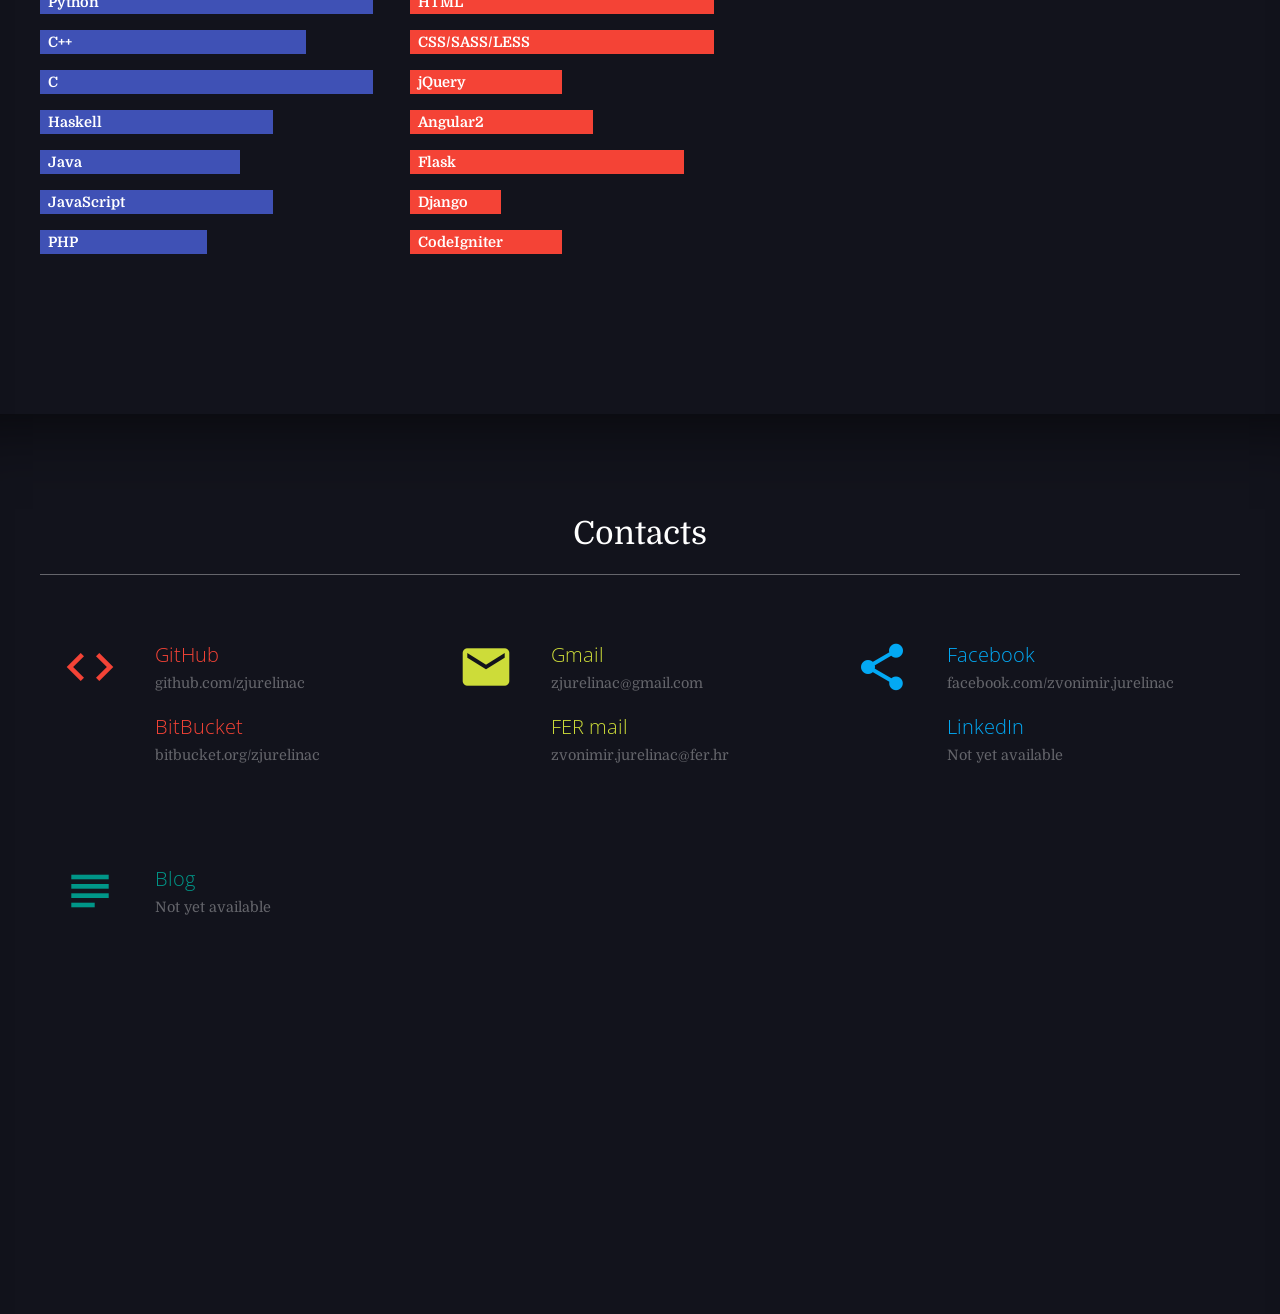
==== commit e1f21d88: "New design" ====
--- a/index.html
+++ b/index.html
@@ -1,365 +1,414 @@
 <!DOCTYPE html>
 <html>
 <head>
-    <meta charset = "UTF-8"/>
-    <title>Zvonimir Jurelinac &ndash; Personal Web</title>
-    <link rel = "stylesheet/less" href = "./css/default.less"/>
-    <script src = "./js/less.min.js"></script>
+    <meta charset="UTF-8">
+    <title>Zvonimir Jurelinac &ndash; Personal web page</title>
+    <link href='https://fonts.googleapis.com/css?family=Open+Sans:300' rel='stylesheet' type='text/css'>
+    <link href='https://fonts.googleapis.com/css?family=Domine:400,700&subset=latin,latin-ext' rel='stylesheet' type='text/css'>
+    <link rel="stylesheet" href="https://fonts.googleapis.com/icon?family=Material+Icons">
+    <link rel="stylesheet" href="./css/default.css">
+    <script src="https://code.jquery.com/jquery-1.12.0.min.js"></script>
+    <script>
+        $( document ).ready( function(){
+            var projectsStart = $( '#projects_section' ).offset().top;
+            var aboutStart = $( '#about_section' ).offset().top;
+            var contactsStart = $( '#contacts_section' ).offset().top;
+
+            var navLinks = $( '.c-primary-nav__item' );
+
+            var homeLink = $( '#home_link' );
+            var projectsLink = $( '#projects_link' );
+            var aboutLink = $( '#about_link' );
+            var contactsLink = $( '#contacts_link' );
+
+            console.log( [ projectsStart, aboutStart, contactsStart ] );
+
+            var getActiveSection = function(){
+                var fromTop = $( window ).scrollTop();
+
+                navLinks.removeClass( 'is-active' );
+
+                if( fromTop < projectsStart )
+                    homeLink.addClass( 'is-active' );
+                else if( fromTop < aboutStart )
+                    projectsLink.addClass( 'is-active' );
+                else if( fromTop < contactsStart )
+                    aboutLink.addClass( 'is-active' );
+                else
+                    contactsLink.addClass( 'is-active' );
+            }
+            $( window ).scroll( getActiveSection );
+        });
+    </script>
 </head>
 <body>
-    <header class = "main-header">
-        <div class = "header-top">
-            <div class = "content-wrapper">
-                <div class = "title">
-                    <h5>zvonimir jurelinac</h5>
-                </div>
-                <nav class = "top-nav">
-                    <ul>
-                        <li><a href = "#">Home</a></li>
-                        <li><a href = "#bio">Bio</a></li>
-                        <li><a href = "#projects">Projects</a></li>
-                        <li><a href = "#interests">Interests</a></li>
-                        <li><a href = "#contact">Contact</a></li>
-                    </ul>
-                </nav>
+    <header class="c-primary-header">
+        <div class="c-page-title">Zvonimir Jurelinac</div>
+    </header>
+    <nav class="c-primary-nav">
+        <ul>
+            <li class="c-primary-nav__item o-emph-text is-active" id="home_link"><a href="#home_section">Home</a></li>
+            <li class="c-primary-nav__item o-emph-text" id="projects_link"><a href="#projects_section">Projects</a></li>
+            <li class="c-primary-nav__item o-emph-text" id="about_link"><a href="#about_section">About</a></li>
+            <li class="c-primary-nav__item o-emph-text" id="contacts_link"><a href="#contacts_section">Contacts</a></li>
+        </ul>
+    </nav>
+    <div class="o-site-section c-heading-section" id="home_section">
+        <div class="o-grid-container o-site-section-container">
+            <h2 class="c-heading-section__text">
+                A <span class="o-stand-out-one">Computer Engineering</span> student at <span class="o-stand-out-one">FER Zagreb</span>,
+                interested in <span class="o-stand-out-two">Programming</span>,
+                <span class="o-stand-out-two">Web</span> and <span class="o-stand-out-two">Software Development</span>,
+                but also <span class="o-stand-out-three">Mathematics</span>
+                and <span class="o-stand-out-three">Science</span>,
+                and quite good at all that.
+                <br><br>
+                Also likes to <span class="o-stand-out-four">read</span>,
+                <span class="o-stand-out-four">write</span>,
+                <span class="o-stand-out-four">think</span> and
+                <span class="o-stand-out-four">talk</span>,
+                as well as <span class="o-stand-out-four">run</span>,
+                <br>
+                <span class="o-stand-out-four">eat</span> and
+                <span class="o-stand-out-four">cook</span>.</h2>
+        </div>
+    </div>
+    <div class="o-site-section c-projects-section" id="projects_section">
+        <div class="o-grid-container o-site-section-container">
+            <h1 class="o-site-section__title">Projects</h1>
+            <div class="o-site-section__content">
+                <div class="c-projects-list">
+                    <div class="c-project__wrapper">
+                        <div class="c-project">
+                            <div class="o-col-alpha o-col-1-4">
+                                <div class="c-project__logo">&#xE03E;</div>
+                            </div>
+                            <div class="o-col-beta o-col-3-4 c-project__body">
+                                <h3 class="c-project__name"><a href="http://fmpostaja.tk" class="o-stand-out-four">FMRadio</a></h3>
+                                <div class="c-project__descr">
+                                    <p><b>A web application for internet radio station management.</b><br>
+                                    Features online reproduction, program creation and management, management of available tracks, collection of feedback from listeners, gathering of statistical data.<br> <i>Made as a project for <b>Software Development</b> course at <b>FER</b>.</i>
+                                   </p>
+                                </div>
+                                <div class="c-project__reqs">Web, Python, Flask, TypeScript, Angular2, SASS</div>
+                            </div>
+                        </div>
+                    </div>
+                    <div class="c-project__wrapper">
+                        <div class="c-project">
+                            <div class="o-col-alpha o-col-1-4">
+                                <div class="c-project__logo">&#xE322;</div>
+                            </div>
+                            <div class="o-col-beta o-col-3-4 c-project__body">
+                                <h3 class="c-project__name"><a href="https://github.com/zjurelinac/pyFrisc" class="o-stand-out-three">pyFrisc</a></h3>
+                                <div class="c-project__descr">
+                                    <p><b>An IDE for FRISC assembly programming and simulation.</b><br>
+                                    Features a basic text editor, inbuilt FRISC assembler and full-featured execution simulator with debugging &ndash; supports breakpoints, step-by-step execution, register and memory state monitoring... All that with a beautiful and usable UI.</p>
+                                </div>
+                                <div class="c-project__reqs">Desktop, Python, Gtk+</div>
+                            </div>
+                        </div>
+                    </div>
+                    <div class="c-project__wrapper">
+                        <div class="c-project">
+                            <div class="o-col-alpha o-col-1-4">
+                                <div class="c-project__logo">&#xE869;</div>
+                            </div>
+                            <div class="o-col-beta o-col-3-4 c-project__body">
+                                <h3 class="c-project__name"><a href="https://github.com/PPJ-Grupa/PPJ" class="o-stand-out-one">ppjC Compiler</a></h3>
+                                <div class="c-project__descr">
+                                    <p><b>A standalone C-subset compiler for FRISC processors.</b><br>
+                                    Compiles a subset of C programming language, including almost all basic language constructs: ifs, loops, functions, arrays, scopes etc., to FRISC assembly language, ready for execution. <br>
+                                    <i>Made as a project for <b>Compiler Design</b> course at <b>FER</b>.</i></p>
+                                </div>
+                                <div class="c-project__reqs">Algorithms, Python, Assembler</div>
+                            </div>
+                        </div>
+                    </div>
+                    <div class="c-project__wrapper">
+                        <div class="c-project">
+                            <div class="o-col-alpha o-col-1-4">
+                                <div class="c-project__logo">&#xE86F;</div>
+                            </div>
+                            <div class="o-col-beta o-col-3-4 c-project__body">
+                                <h3 class="c-project__name"><a href="http://zjurelinac.github.io/Pljuska/" class="o-stand-out-two">Pljuska</a></h3>
+                                <div class="c-project__descr">
+                                    <p><b>A custom scripting language and it's console interpreter.</b><br>
+                                    Simple, expressive and fast, with a familiar, BASH-like syntax, only further improved.
+                                    Runs on a lightweight interpreter written in Haskell, and therefore is available for many platforms.<br>
+                                    <i>Made as a project for <b>Programming in Haskell</b> course at <b>FER</b>.</i></p>
+                                </div>
+                                <div class="c-project__reqs">Console, Haskell</div>
+                            </div>
+                        </div>
+                    </div>
+                    <div class="c-project__wrapper">
+                        <div class="c-project">
+                            <div class="o-col-alpha o-col-1-4">
+                                <div class="c-project__logo">&#xE157;</div>
+                            </div>
+                            <div class="o-col-beta o-col-3-4 c-project__body">
+                                <h3 class="c-project__name"><a href="http://linker-pyhost.rhcloud.com" class="o-stand-out-five">Linker</a></h3>
+                                <div class="c-project__descr">
+                                    <p><b>A simple web application for organizing and sharing links.</b><br>
+                                    Features saving interesting links with their short descriptions, organizing them into groups, group-based sharing with other users, and some other useful things. Enables easy, browser-independent link management.</p>
+                                </div>
+                                <div class="c-project__reqs">Web, Python, Flask, JavaScript, AngularJS, LESS</div>
+                            </div>
+                        </div>
+                    </div>
+                    <div class="c-project__wrapper">
+                        <div class="c-project">
+                            <div class="o-col-alpha o-col-1-4">
+                                <div class="c-project__logo">&#xE3F7;</div>
+                            </div>
+                            <div class="o-col-beta o-col-3-4 c-project__body">
+                                <h3 class="c-project__name"><a href="" class="o-stand-out-four">Deva</a></h3>
+                                <div class="c-project__descr">
+                                    <p><b>A web application for solving mathematical problems.</b><br>
+                                    Features creation of open and closed contests, online solving of numerical problems, organization of problems into problemsets, management of test cases, scores and contestants.<br>
+                                    <i>Intended primarily for support of <b>Discont Math 1</b> course at <b>FER</b>.</i>
+                                    </p>
+                                </div>
+                                <div class="c-project__reqs">Web, Python, Flask</div>
+                            </div>
+                        </div>
+                    </div>
+                    <div class="c-project__wrapper">
+                        <div class="c-project">
+                            <div class="o-col-alpha o-col-1-4">
+                                <div class="c-project__logo">&#xE53B;</div>
+                            </div>
+                            <div class="o-col-beta o-col-3-4 c-project__body">
+                                <h3 class="c-project__name"><a href="" class="o-stand-out-three">NoteStack</a></h3>
+                                <div class="c-project__descr">
+                                    <p><b>A web application for advanced note taking and organization.</b><br>
+                                    Features rich note contents, including lists, images, formulas and source code using custom markup language, category- based organization, note tagging and searching...<br>
+                                    <i>Still in development.</i></p>
+                                </div>
+                                <div class="c-project__reqs">Web, Python, Flask, TypeScript, Angular2</div>
+                            </div>
+                        </div>
+                    </div>
+                    <div class="c-project__wrapper">
+                        <div class="c-project">
+                            <div class="o-col-alpha o-col-1-4">
+                                <div class="c-project__logo">&#xE922;</div>
+                            </div>
+                            <div class="o-col-beta o-col-3-4 c-project__body">
+                                <h3 class="c-project__name"><a href="https://github.com/zjurelinac/Poly" class="o-stand-out-one">Poly</a></h3>
+                                <div class="c-project__descr">
+                                    <p><b>A standalone C++ math library for polynomials.</b><br>
+                                    Contains a polynomial representation with implementations of all basic polynomial operations, as well as taking derivatives, finding real roots and polynomial factorizations.<br>
+                                    <i>Created for solving a project from <b>Discont Math 2</b> course at <b>FER</b>.</i></p>
+                                </div>
+                                <div class="c-project__reqs">Library, C++</div>
+                            </div>
+                        </div>
+                    </div>
+                </div>
             </div>
         </div>
-        <div class = "content-wrapper">
-            <div class = "home-section">
-                <h1>
-                    <span class = "first-line"><b>Hi, I'm Zvonimir,</b></span>
-                    a Computer Science student at <b>FER Zagreb</b>, and this is my personal web page.</h1>
-                <h2>Here you can find some of my projects, interests, a short bio and a way to contact me.</h2>
+    </div>
+    <div class="o-site-section c-about-section" id="about_section">
+        <div class="o-grid-container o-site-section-container">
+            <h1 class="o-site-section__title">About me</h1>
+            <div class="o-site-section__content o-grid-container">
+                <div class="o-col-alpha o-col-2-3 c-personal-info">
+                    <div class="o-box o-content-box c-basic">
+                        <p>A <b class="o-stand-out-four">third year BSc</b> student of <b class="o-stand-out-four">Computer Engineering</b> at <b class="o-stand-out-one">FER, University of Zagreb (Croatia).</b>
+                        Interested in <b class="o-stand-out-three">competitive programming</b>, <b class="o-stand-out-three">web</b> and <b class="o-stand-out-three">software development</b>, <b class="o-stand-out-three">math</b>, <b class="o-stand-out-three">science</b> and <b class="o-stand-out-three">technology</b>.
+                        Has experience in  <b class="o-stand-out-four">multiple programming projects</b>, both <b class="o-stand-out-four">personal</b> and <b class="o-stand-out-four">in teams</b>.
+                        Was awarded the <b class="o-stand-out-two">dean's award</b> for best students on the first two years of college.</p>
+                    </div>
+                    <div class="o-box o-content-box c-extra">
+                        <p>Aside from that, I also like to <b>read</b>, mostly novels, essays, history and philosophy, and have several times unsuccessfully attempted to <b>write</b> something myself :). But I don't give up easily, so I'll probably try again some time soon. I like shiny and beautiful things, and often try to make some of those &ndash; when designing a web page or an app, making a presentation or any other document.</p>
+                        <p>I have <b>good presentation skills</b>, and have had some experience in <b>teaching</b> and
+                        <b>explaining things</b> to others. I have also on several occasions been a <b>leader of teams</b> (from 3 to 7 people), and was probably not that bad at it.</p>
+                        <p>My knowledge of <b>English</b> is rather good, though my accent not that much. I'm also occasionally learning <b>German</b> (in free time), and sometimes even <b>Latin</b>. I'd also like to learn <b>Italian</b> and <b>Spanish</b>, but it probably won't happen any time soon :).</p>
+                        <p class="o-dim-text">I'm currently attending the <i>Youth Leadership Academy</i>, and volunteering at the <i>Udruga Fokus</i>.</p>
+                        <div class="o-container c-skills">
+                            <p class="c-skills-caption">A small chart of my skills and programming knowledge:</p>
+                            <div class="o-col-1-2">
+                                <h5>Programming languages</h5>
+                                <ul class="c-skill-list">
+                                    <li class="c-skill-item o-stand-out-five">
+                                        <div class="c-skill-item__name">Python</div>
+                                        <div class="c-skill-item__bar is-bar-100"></div>
+                                    </li>
+                                    <li class="c-skill-item o-stand-out-five">
+                                        <div class="c-skill-item__name">C++</div>
+                                        <div class="c-skill-item__bar is-bar-80"></div>
+                                    </li>
+                                    <li class="c-skill-item o-stand-out-five">
+                                        <div class="c-skill-item__name">C</div>
+                                        <div class="c-skill-item__bar is-bar-100"></div>
+                                    </li>
+                                    <li class="c-skill-item o-stand-out-five">
+                                        <div class="c-skill-item__name">Haskell</div>
+                                        <div class="c-skill-item__bar is-bar-70"></div>
+                                    </li>
+                                    <li class="c-skill-item o-stand-out-five">
+                                        <div class="c-skill-item__name">Java</div>
+                                        <div class="c-skill-item__bar is-bar-60"></div>
+                                    </li>
+                                    <li class="c-skill-item o-stand-out-five">
+                                        <div class="c-skill-item__name">JavaScript</div>
+                                        <div class="c-skill-item__bar is-bar-70"></div>
+                                    </li>
+                                    <li class="c-skill-item o-stand-out-five">
+                                        <div class="c-skill-item__name">PHP</div>
+                                        <div class="c-skill-item__bar is-bar-50"></div>
+                                    </li>
+                                </ul>
+                            </div>
+                            <div class="o-col-1-2">
+                                <h5>Web development</h5>
+                                <div class="c-skills-list">
+                                    <div class="c-skill-item o-stand-out-one">
+                                        <div class="c-skill-item__name">HTML</div>
+                                        <div class="c-skill-item__bar is-bar-100"></div>
+                                    </div>
+                                    <div class="c-skill-item o-stand-out-one">
+                                        <div class="c-skill-item__name">CSS/SASS/LESS</div>
+                                        <div class="c-skill-item__bar is-bar-100"></div>
+                                    </div>
+                                    <div class="c-skill-item o-stand-out-one">
+                                        <div class="c-skill-item__name">jQuery</div>
+                                        <div class="c-skill-item__bar is-bar-50"></div>
+                                    </div>
+                                    <div class="c-skill-item o-stand-out-one">
+                                        <div class="c-skill-item__name">Angular2</div>
+                                        <div class="c-skill-item__bar is-bar-60"></div>
+                                    </div>
+                                    <div class="c-skill-item o-stand-out-one">
+                                        <div class="c-skill-item__name">Flask</div>
+                                        <div class="c-skill-item__bar is-bar-90"></div>
+                                    </div>
+                                    <div class="c-skill-item o-stand-out-one">
+                                        <div class="c-skill-item__name">Django</div>
+                                        <div class="c-skill-item__bar is-bar-30"></div>
+                                    </div>
+                                    <div class="c-skill-item o-stand-out-one">
+                                        <div class="c-skill-item__name">CodeIgniter</div>
+                                        <div class="c-skill-item__bar is-bar-50"></div>
+                                    </div>
+                                </div>
+                            </div>
+                        </div>
+                    </div>
+                </div>
+                <div class="o-col-beta o-col-1-3">
+                    <div class="o-box o-emph-box c-timeline">
+                        <div class="o-small-box c-timeline-box">
+                            <div class="o-col-alpha o-col-1-4">
+                                <div class="c-timeline-box__icon o-stand-out-four">&#xE84F;</div>
+                            </div>
+                            <div class="o-col-beta o-col-3-4">
+                                <h4 class="c-timeline-box__name o-stand-out-four">FER, University of Zagreb</h4>
+                                <div class="c-timeline-box__time">2013&ndash;</div>
+                                <ul class="c-timeline-box__items">
+                                    <li class = "c-timeline-box__item"><b>Computer Engineering</b></li>
+                                    <li class = "c-timeline-box__item">Third year BSc student</li>
+                                    <li class = "c-timeline-box__item"><b>180 ECTS</b> points earned</li>
+                                    <li class = "c-timeline-box__item">Average grade <b>A (5.0/5)</b></li>
+                                    <li class = "c-timeline-box__item"><b>&bdquo;Josip Lončar&rdquo; awards</b> for <br>1<sup>st</sup> and 2<sup>nd</sup> years of college</li>
+                                    <li class="c-timeline-box__item"><b>ACM CERC 2015</b> &ndash; 9<sup>th</sup> place</li>
+                                    <li class="c-timeline-box__item">City of Zagreb <b>scolarship</b><br> for best students</li>
+                                </ul>
+                            </div>
+                        </div>
+                        <div class="o-small-box c-timeline-box">
+                            <div class="o-col-alpha o-col-1-4">
+                                <div class="c-timeline-box__icon o-stand-out-one">&#xE80C;</div>
+                            </div>
+                            <div class="o-col-beta o-col-3-4">
+                                <h4 class="c-timeline-box__name o-stand-out-one">XV. Gimnazija Zagreb</h4>
+                                <div class="c-timeline-box__time">2009&ndash;2013.</div>
+                                <ul class="c-timeline-box__items">
+                                    <li class="c-timeline-box__item">Average grade <b>A (5.0/5)</b></li>
+                                    <li class="c-timeline-box__item"><b>Silver</b> and <b>bronze</b> medals<br> on <b>IChO 2012</b> and <b>2013</b></li>
+                                    <li class="c-timeline-box__item">Many prizes at <b>national<br> competitions</b> in different<br> subjects</li>
+                                    <li class="c-timeline-box__item">City of Zagreb <b>scolarship</b><br> for best students</li>
+                                </ul>
+                            </div>
+                        </div>
+                        <div class="o-small-box c-timeline-box">
+                            <div class="o-col-alpha o-col-1-4">
+                                <div class="c-timeline-box__icon o-stand-out-three">&#xE7E9;</div>
+                            </div>
+                            <div class="o-col-beta o-col-3-4">
+                                <h4 class="c-timeline-box__name o-stand-out-three">Born in Zagreb, Croatia</h4>
+                                <div class="c-timeline-box__time">1994</div>
+                            </div>
+                        </div>
+                    </div>
+                </div>
             </div>
         </div>
-    </header>
-
-    <section class = "page-section" id = "bio">
-        <div class = "content-wrapper">
-            <header class = "section-header">
-                <h2>Short bio</h2>
-            </header>
-            <div class = "content-center">
-                <div class = "item-group">
-                    <aside>
-                        1994
-                    </aside>
-                    <header class = "group-info">
-                        <img src = "./img/32/birthday-32.png"/>
-                        <p>Born in <b>Zagreb</b>, Croatia</p>
-                    </header>
-                </div>
-                <div class = "item-group">
-                    <aside>
-                        2001&ndash;2008
-                    </aside>
-                    <header class = "group-info">
-                        <img src = "./img/32/class-32.png"/>
-                        <p>Went to Primary School <b>Mladost Zagreb</b></p>
-                    </header>
-                    <article class = "group-extra">
-                        <h4>Achievements</h4>
-                        <ul>
-                            <li><b>1<sup>st</sup> place</b> on <em>National Chemistry Competition</em></li>
-                            <li><b>2<sup>nd</sup> prize</b> on <em>National Physics Competition</em></li>
-                        </ul>
-                    </article>
-                </div>
-                <div class = "item-group">
-                    <aside>
-                        2009&ndash;2012
-                    </aside>
-                    <header class = "group-info">
-                        <img src = "./img/32/class-32.png"/>
-                        <p>Went to <b>XV. Gymnasium Zagreb</b></p>
-                    </header>
-                    <article class = "group-extra">
-                        <h4>Achievements</h4>
-                        <ul>
-                            <li><b>Silver</b> and <b>Bronze</b> medals on <em>International Chemistry Olympiads</em> in Washington DC and Moscow</li>
-                            <li>Twice <b>1<sup>st</sup> place</b>, once <b>2<sup>nd</sup> place</b> on <em>National Chemistry Competition</em></li>
-                            <li><b>2<sup>nd</sup> place</b> on <em>National Programming Competition</em></li>
-                            <li><b>1<sup>st</sup></b> and <b>2<sup>nd</sup> place</b> on <em>National History Competition</em></li>
-                            <li>Twice an <b>Honorable mention</b> on <em>National Mathematics Competition</em></li>
-                        </ul>
-                    </article>
-                </div>
-                <div class = "item-group active">
-                    <aside>
-                        2013&ndash;
-                    </aside>
-                    <header class = "group-info">
-                        <img src = "./img/32/university-32.png"/>
-                        <p>Is a student of Computer Science at <br/><b>FER Zagreb</b></p>
-                    </header>
-                    <article class = "group-extra">
-                        <h4>Achievements</h4>
-                        <ul>
-                            <li><em>Josip Lončar faculty council award</em> for excellent students</li>
-                        </ul>
-                    </article>
-                </div>
-            </div>
-            <div class = "further">
-                 <p>For a more thorough info, you can read <a href = "">my CV.</a></p>
+    </div>
+    <div class="o-site-section c-contacts-section" id="contacts_section">
+        <div class="o-grid-container o-site-section-container">
+            <h1 class="o-site-section__title">Contacts</h1>
+            <div class="o-site-section__content o-grid-container">
+                <div class="o-col-1-3 c-contacts-box c-contacts-box--code">
+                    <div class="o-col-alpha o-col-1-4">
+                        <div class="c-contacts-box__icon o-stand-out-one">&#xE86F;</div>
+                    </div>
+                    <div class="o-col-beta o-col-3-4">
+                        <div class="o-smallest-box c-contact-item">
+                            <h5 class="c-contact-item__name o-stand-out-one">GitHub</h5>
+                            <a href="https://github.com/zjurelinac" class="c-contact-item__link">github.com/zjurelinac</a>
+                        </div>
+                        <div class="o-smallest-box c-contact-item">
+                            <h5 class="c-contact-item__name o-stand-out-one">BitBucket</h5>
+                            <a href="https://bitbucket.org/zjurelinac" class="c-contact-item__link">bitbucket.org/zjurelinac</a>
+                        </div>
+                    </div>
+                </div>
+                <div class="o-col-1-3 c-contacts-box c-contacts-box--code">
+                    <div class="o-col-alpha o-col-1-4">
+                        <div class="c-contacts-box__icon o-stand-out-four">&#xE158;</div>
+                    </div>
+                    <div class="o-col-beta o-col-3-4">
+                        <div class="o-smallest-box c-contact-item">
+                            <h5 class="c-contact-item__name o-stand-out-four">Gmail</h5>
+                            <a href="" class="c-contact-item__link">zjurelinac@gmail.com</a>
+                        </div>
+                        <div class="o-smallest-box c-contact-item">
+                            <h5 class="c-contact-item__name o-stand-out-four">FER mail</h5>
+                            <a href="" class="c-contact-item__link">zvonimir.jurelinac@fer.hr</a>
+                        </div>
+                    </div>
+                </div>
+                <div class="o-col-1-3 c-contacts-box c-contacts-box--social">
+                    <div class="o-col-alpha o-col-1-4">
+                        <div class="c-contacts-box__icon o-stand-out-two">&#xE80D;</div>
+                    </div>
+                    <div class="o-col-beta o-col-3-4">
+                        <div class="o-smallest-box c-contact-item">
+                            <h5 class="c-contact-item__name o-stand-out-two">Facebook</h5>
+                            <a href="https://www.facebook.com/zvonimir.jurelinac" class="c-contact-item__link">facebook.com/zvonimir.jurelinac</a>
+                        </div>
+                        <div class="o-small-box c-contact-item">
+                            <h5 class="c-contact-item__name o-stand-out-two">LinkedIn</h5>
+                            <span class="c-contact-item__link">Not yet available</span>
+                        </div>
+                    </div>
+                </div>
+                <div class="o-col-1-3 c-contacts-box c-contacts-box--blog">
+                    <div class="o-col-alpha o-col-1-4">
+                        <div class="c-contacts-box__icon o-stand-out-three">&#xE8D2;</div>
+                    </div>
+                    <div class="o-col-beta o-col-3-4">
+                        <div class="o-smallest-box c-contact-item">
+                            <h5 class="c-contact-item__name o-stand-out-three">Blog</h5>
+                            <span class="c-contact-item__link">Not yet available</span>
+                        </div>
+                    </div>
+                </div>
             </div>
         </div>
-    </section>
-
-    <section class = "page-section" id = "projects">
-        <div class = "content-wrapper">
-            <header class = "section-header">
-                <h2>Projects</h2>
-            </header>
-            <div class = "section-content">
-                <div class = "project-list">
-                    <article class = "project">
-                        <div class = "inproject">
-                            <div class = "project-content">
-                                <div class = "project-side">
-                                    <img src = "./img/notestack.png"/>
-                                </div>
-                                <div class = "project-info">
-                                    <header class = "project-header">
-                                        <h3>NoteStack</h3>
-                                    </header>
-                                    <p class = "project-descr">An advanced note-taking web application
-                                        built with <b>Python Flask</b> and <b>AngularJS</b>.
-                                        Features organizing notes into categories and by tags, as well
-                                        as a simple markup language for rich content.</p>
-                                    <a href = "#" class = "project-link unoperational">View the app &ndash; not yet online</a>
-                                </div>
-                            </div>
-                        </div>
-                    </article>
-                    <article class = "project">
-                        <div class = "inproject">
-                            <div class = "project-content">
-                                <div class = "project-side">
-                                    <img src = "./img/pljuska.png"/>
-                                </div>
-                                <div class = "project-info">
-                                    <header class = "project-header">
-                                        <h3>Pljuska</h3>
-                                    </header>
-                                    <p class = "project-descr">
-                                        A command-line interpreter for a custom Hash scripting language,
-                                        written entirely in <b>Haskell</b>. Developed as a project for a <b>Programming
-                                        in Haskell</b> course on FER Zagreb.
-                                    </p>
-                                    <a href = "#" class = "project-link">Project page</a>
-                                </div>
-                            </div>
-                        </div>
-                    </article>
-                    <article class = "project">
-                        <div class = "inproject">
-                            <div class = "project-content">
-                                <div class = "project-side">
-                                    <img src = "./img/grupakemija.png"/>
-                                </div>
-                                <div class = "project-info">
-                                    <header class = "project-header">
-                                        <h3>Grupa Kemija</h3>
-                                    </header>
-                                    <p class = "project-descr">
-                                    A web site for chemistry group in my highschool &ndash; <b>XV. Gimnazija</b>, featuring custom
-                                    content management system and Q&amp;A, written in <b>PHP</b> framework <b>CodeIgniter</b> and
-                                        <b>jQuery</b>.
-                                    </p>
-                                    <a href = "http://kemija.tk" class = "project-link">Link to website</a>
-                                </div>
-                            </div>
-                        </div>
-                    </article>
-                    <article class = "project">
-                        <div class = "inproject">
-                            <div class = "project-content">
-                                <div class = "project-side">
-                                    <img src = "./img/poly.png"/>
-                                </div>
-                                <div class = "project-info">
-                                    <header class = "project-header">
-                                        <h3>Poly</h3>
-                                    </header>
-                                    <p class = "project-descr">A <b>C++ library</b> which extends the language
-                                    with the capability of representing and calulating with polynomials.
-                                    Includes basic arithmetic operations, differentiation, factorization
-                                    and root finding algorithms.</p>
-                                    <a href = "https://github.com/zjurelinac/Poly" class = "project-link">Github repo</a>
-                                </div>
-                            </div>
-                        </div>
-                    </article>
-                    <article class = "project">
-                        <div class = "inproject">
-                            <div class = "project-content">
-                                <div class = "project-side">
-                                    <img src = "./img/linker.png"/>
-                                </div>
-                                <div class = "project-info">
-                                    <header class = "project-header">
-                                        <h3>Linker</h3>
-                                    </header>
-                                    <p class = "project-descr">A <b>Python</b> web app for group sharing of links.
-                                    Written in <b>Flask</b> and <b>AngularJS</b>, it enables people to easily share
-                                    links with their friends and coworkers.</p>
-                                    <a href = "http://linkerapp.tk" class = "project-link">Web app</a>
-                                </div>
-                            </div>
-                        </div>
-                    </article>
-                </div>
-            </div>
-        </div>
-    </section>
-
-    <section class = "page-section" id = "interests">
-        <div class = "content-wrapper">
-            <header class = "section-header">
-                <h2>Interests</h2>
-            </header>
-            <div class = "inside-grid">
-                <div class = "inside-col">
-                    <div class = "interest">
-                        <h3>Algorithmic programming</h3>
-                        <p>Solving problems is fun. The more thinking it requires, the more gratifiying
-                        it is to find the solution. And the best solutions are often the most elegant ones.
-                        I also like the competitive spirit of the programming contests I took part in,
-                        mostly the thrill of racing against time to solve as much as possible.</p>
-                        <div class = "image-grid">
-                            <div class = "image-wrapper"><img src = "./img/icons/cpp-128.png" alt = "" class = ""/></div>
-                            <div class = "image-wrapper"><img src = "./img/icons/sort-128.png" alt = "" class = ""/></div>
-                            <div class = "image-wrapper"><img src = "./img/icons/mind_map-128.png" alt = "" class = ""/></div>
-                            <div class = "image-wrapper"><img src = "./img/icons/polygon-128.png" alt = "" class = ""/></div>
-                        </div>
-                    </div>
-                </div>
-                <div class = "inside-col">
-                    <div class = "interest">
-                        <h3>Web apps and design</h3>
-                        <p>I like making new things, preferably useful ones. And designing web applications is just that.
-                        The simplicity of turning creative ideas into finished products, provided by Python and Javascript
-                        (AngularJS), is awesome. Designing them to look nice is also something I like doing myself.</p>
-                        <div class = "image-grid">
-                            <div class = "image-wrapper"><img src = "./img/logos/html.png" alt = "" class = "larger"/></div>
-                            <div class = "image-wrapper"><img src = "./img/logos/css.png" alt = "" class = "larger"/></div>
-                            <div class = "image-wrapper"><img src = "./img/logos/angularjs.png" alt = "" class = "larger"/></div>
-                            <div class = "image-wrapper"><img src = "./img/logos/python.png" alt = "" class = "larger"/></div>
-                        </div>
-                    </div>
-                </div>
-                <div class = "inside-col">
-                    <div class = "interest">
-                        <h3>Computer engineering</h3>
-                        <p>Finding out how things work was always a hobby of mine, and the more complex something is,
-                        the more fun you get by discovering it's inner workings. That's why I spend some of my free time learning about
-                        things like digital logic, processors, networks and operating systems.</p>
-                        <div class = "image-grid">
-                            <div class = "image-wrapper"><img src = "./img/icons/capacitor-128.png" alt = "" class = "interest-item"/></div>
-                            <div class = "image-wrapper"><img src = "./img/icons/integrated_circuit-128.png" alt = "" class = "interest-item"/></div>
-                            <div class = "image-wrapper"><img src = "./img/icons/ssd-128.png" alt = "" class = "interest-item"/></div>
-                            <div class = "image-wrapper"><img src = "./img/icons/globe-128.png" alt = "" class = "interest-item"/></div>
-                        </div>
-                    </div>
-                </div>
-                <div class = "inside-col">
-                    <div class = "interest">
-                        <h3>Mathematics</h3>
-                        <p>I love math because it's so simple. Not in a sense that it's trivial or easy to
-                        learn, but because so many incredibly complex and remarkable ideas can so easily
-                        be expressed and understood in the language of mathematics. And because expressed that
-                        way those ideas seem so natural.</p>
-                        <div class = "image-grid">
-                            <div class = "image-wrapper"><img src = "./img/icons/math-128.png" alt = "" class = "interest-item"/></div>
-                            <div class = "image-wrapper"><img src = "./img/icons/geometry-128.png" alt = "" class = "interest-item"/></div>
-                            <div class = "image-wrapper"><img src = "./img/icons/trigonometry-128.png" alt = "" class = "interest-item"/></div>
-                            <div class = "image-wrapper"><img src = "./img/icons/line_chart-128.png" alt = "" class = "interest-item"/></div>
-                        </div>
-                    </div>
-                </div>
-                <div class = "inside-col">
-                    <div class = "interest">
-                        <h3>Science</h3>
-                        <p>Understanding the world we live in is a desire every man feels deep inside. It's what drives
-                        our curiosity, and it's the reason we do science. I'm interested in every activity, from physics and
-                        chemistry to medicine and economics, that has a goal of extending the boundaries of human knowledge.</p>
-                        <div class = "image-grid">
-                            <div class = "image-wrapper"><img src = "./img/icons/physics-128.png" alt = "" class = "interest-item"/></div>
-                            <div class = "image-wrapper"><img src = "./img/icons/test_tube-128.png" alt = "" class = "interest-item"/></div>
-                            <div class = "image-wrapper"><img src = "./img/icons/dna_helix-128.png" alt = "" class = "interest-item"/></div>
-                            <div class = "image-wrapper"><img src = "./img/icons/geography-128.png" alt = "" class = "interest-item"/></div>
-                        </div>
-                    </div>
-                </div>
-                <div class = "inside-col">
-                    <div class = "interest">
-                        <h3>History</h3>
-                        <p>I love reading about the times past, all the things that happened a long time ago.
-                        Stories of large battles, old castles, great men and common people are parts of our own past,
-                        reminding us of how far we've come, what we've went through, and all we've gained and lost.
-                        </p>
-                        <div class = "image-grid">
-                            <div class = "image-wrapper"><img src = "./img/icons/pyramids-128.png" alt = "" class = "interest-item"/></div>
-                            <div class = "image-wrapper"><img src = "./img/icons/torii-128.png" alt = "" class = "interest-item"/></div>
-                            <div class = "image-wrapper"><img src = "./img/icons/viking_ship-128.png" alt = "" class = "interest-item"/></div>
-                            <div class = "image-wrapper"><img src = "./img/icons/cross-128.png" alt = "" class = "interest-item"/></div>
-                        </div>
-                    </div>
-                </div>
-            </div>
-        </div>
-    </section>
-
-    <section class = "page-section" id = "contact">
-        <div class = "content-wrapper">
-             <header class = "section-header">
-                <h2>Contact</h2>
-            </header>
-            <div class = "contact-grid">
-                <div class = "contact-item small-item">
-                    <a href = "https://facebook.com/zvonimir.jurelinac">
-                        <div class = "contact-inside facebook-item">
-                            <img src = "./img/large/facebook.png"/>
-                        </div>
-                    </a>
-                </div>
-                <div class="contact-item small-item">
-                    <div class = "contact-inside gplus-item">
-                        <img src = "./img/large/gplus.png"/>
-                    </div>
-                </div>
-                <div class="contact-item small-item">
-                    <div class = "contact-inside linkedin-item">
-                        <img src = "./img/large/linkedin.png"/>
-                    </div>
-                </div>
-                <div class="contact-item small-item">
-                    <a href = "https://github.com/zjurelinac">
-                        <div class = "contact-inside github-item">
-                            <img src = "./img/large/github.png"/>
-                        </div>
-                    </a>
-                </div>
-                <div class = "contact-item">
-                    <div class = "contact-inside email-item">
-                        <img src = "./img/large/email.png"/>
-                        <div class = "contacts-list">
-                            <ul>
-                                <li>zvonimir.jurelinac@fer.hr</li>
-                                <li>zjurelinac@gmail.com</li>
-                            </ul>
-                        </div>
-                    </div>
-                </div>
-            </div>
-        </div>
-    </section>
-
-    <footer class = "main-footer">
-        <div class = "content-wrapper">
-            <b>Hosted on Github pages.</b> Copyright &copy; 2014-2015
-        </div>
-    </footer>
+    </div>
 </body>
 </html>
--- a/css/default.css
+++ b/css/default.css
@@ -0,0 +1 @@
+@import url(reset.css);article,div,img,li,nav,section{box-sizing:border-box}body{background:#12131c;color:rgba(255,255,255,0.9);font-family:"Domine","PT Serif","Georgia",serif;font-size:16px;line-height:1.5rem}h1,h2{color:#fff;text-align:center}h1{border-bottom:1px solid rgba(255,255,255,0.35);font-size:2rem;line-height:3rem;padding-bottom:1rem}h2{font-size:1.75rem;line-height:2.5rem}h3{color:#fff;font-size:1.5rem;line-height:2.5rem;margin-bottom:0.5rem}h4{color:#fff;font-size:1.25rem;line-height:2rem}h5{font-family:"Open Sans","Verdana",sans;font-size:1.25rem;font-weight:300;line-height:2rem}b{color:#fff;font-weight:700}i{font-style:italic}p{margin-bottom:1rem}sup{font-size:0.75rem;line-height:0;position:relative;top:-0.25rem}a{color:inherit;text-decoration:none}a:hover{text-decoration:underline}.c-primary-header{left:0;padding:2rem 3rem;position:fixed;top:0;width:100%;z-index:10}.c-primary-nav{padding:2rem 3rem;position:fixed;right:0;top:0;z-index:10}.o-site-section{box-shadow:inset 0 5rem 5rem -5rem rgba(0,0,0,0.75);min-height:100vh;overflow:hidden;width:100%}.o-site-section-container{margin:6rem auto}.o-emph-text,.c-project__reqs,.c-timeline-box__time{font-family:"Open Sans","Verdana",sans;font-weight:300;text-transform:uppercase}.o-primary-text{color:#fff}.o-secondary-text{color:rgba(255,255,255,0.7)}.o-dim-text{color:rgba(255,255,255,0.35)}.o-strong-colored{color:inherit}.o-stand-out-one{border-color:#f44336;color:#f44336}.o-stand-out-two{border-color:#03a9f4;color:#03a9f4}.o-stand-out-three{border-color:#009688;color:#009688}.o-stand-out-four{border-color:#cddc39;color:#cddc39}.o-stand-out-five{border-color:#3f51b5;color:#3f51b5}.o-box{margin-bottom:4rem}.o-small-box{margin-bottom:2rem}.o-smallest-box{margin-bottom:1rem}.o-grid-container{margin-left:auto;margin-right:auto;width:1200px}.o-grid-container:after{content:"";display:table;clear:both}.o-col-alpha{float:left}.o-col-beta{float:left}.o-col-1-4,.o-col-1-2,.o-col-3-4,.o-col-1-3,.o-col-2-3{float:left}.o-col-1-4{width:25%}.o-col-1-2{width:50%}.o-col-3-4{width:75%}.o-col-1-3{width:33%}.o-col-2-3{width:67%}.o-container:after{content:"";display:table;clear:both}.c-heading-section{background:url(../img/bg.png);padding:15vh 0}.c-heading-section__text{color:#fff;margin:0 auto;width:75%}.c-page-title{color:#fff;font-size:1.25rem;font-weight:700;line-height:2.5rem}.c-primary-nav__item{color:rgba(255,255,255,0.35);font-size:0;line-height:2.5rem;text-align:right;text-shadow:0 1px #000}.c-primary-nav__item:first-letter,.c-primary-nav__item.is-active{font-size:1.25rem}.c-primary-nav__item.is-active{color:#fff;font-weight:300}.c-primary-nav__item:hover{color:#f44336}.c-primary-nav__item a{text-decoration:none}.c-projects-list{margin-top:2rem}.c-project__wrapper{float:left;padding:2rem 3rem;width:50%}.c-project__wrapper:nth-child(odd){padding-left:0}.c-project__wrapper:nth-child(even){padding-right:0}.c-project{height:13rem}.c-project:after{content:"";display:table;clear:both}.c-project__logo{font-family:"Material Icons";font-size:5rem;line-height:5rem}.c-project__wrapper:nth-child(5n+1) .c-project__logo{color:#cddc39}.c-project__wrapper:nth-child(5n+2) .c-project__logo{color:#009688}.c-project__wrapper:nth-child(5n+3) .c-project__logo{color:#f44336}.c-project__wrapper:nth-child(5n+4) .c-project__logo{color:#03a9f4}.c-project__wrapper:nth-child(5n) .c-project__logo{color:#3f51b5}.c-project__descr{font-size:0.85rem}.c-project__reqs{color:rgba(255,255,255,0.35);font-size:0.9rem}.c-personal-info{margin-top:4rem;padding-right:4rem}.c-basic{font-size:1.25rem;line-height:2rem;text-align:justify}.c-extra{color:rgba(255,255,255,0.7);text-align:justify}.c-skills{margin-top:3rem}.c-skills-caption{font-size:0.85rem;margin-bottom:0.5rem}.c-skills-list{overflow:hidden;padding-right:2rem;position:relative}.c-skill-item{margin:1rem 0 -1.5rem 0;position:relative}.c-skill-item__name{color:#fff;margin-left:0.5rem;font-size:0.9rem;font-weight:bold;position:relative;z-index:2}.c-skill-item__bar{border-bottom-width:1.5rem;border-bottom-style:solid;position:relative;top:-1.5rem;z-index:1;width:50%}.c-skill-item__bar.is-bar-10{width:9%}.c-skill-item__bar.is-bar-20{width:18%}.c-skill-item__bar.is-bar-30{width:27%}.c-skill-item__bar.is-bar-40{width:36%}.c-skill-item__bar.is-bar-50{width:45%}.c-skill-item__bar.is-bar-60{width:54%}.c-skill-item__bar.is-bar-70{width:63%}.c-skill-item__bar.is-bar-80{width:72%}.c-skill-item__bar.is-bar-90{width:81%}.c-skill-item__bar.is-bar-100{width:90%}.c-timeline{font-size:0.9rem;margin-top:4rem}.c-timeline-box:after{content:"";display:table;clear:both}.c-timeline-box__icon{font-family:"Material Icons";font-size:3.5rem;line-height:3.8rem}.c-timeline-box__time{color:rgba(255,255,255,0.35);font-size:1rem;font-weight:300;margin-bottom:0.5rem}.c-timeline-box__items{color:rgba(255,255,255,0.7)}.c-timeline-box__item{list-style-type:disc;margin-left:1rem;padding:0.125rem 0 0.125rem 0.5rem}.c-contacts-box{margin-top:4rem}.c-contacts-box__icon{font-family:"Material Icons";font-size:3.5rem;line-height:3.5rem;text-align:center}.c-contact-item{margin-left:1rem}.c-contact-item__link{color:rgba(255,255,255,0.35);font-size:0.9rem}.c-contact-item__link:hover{color:#fff}
